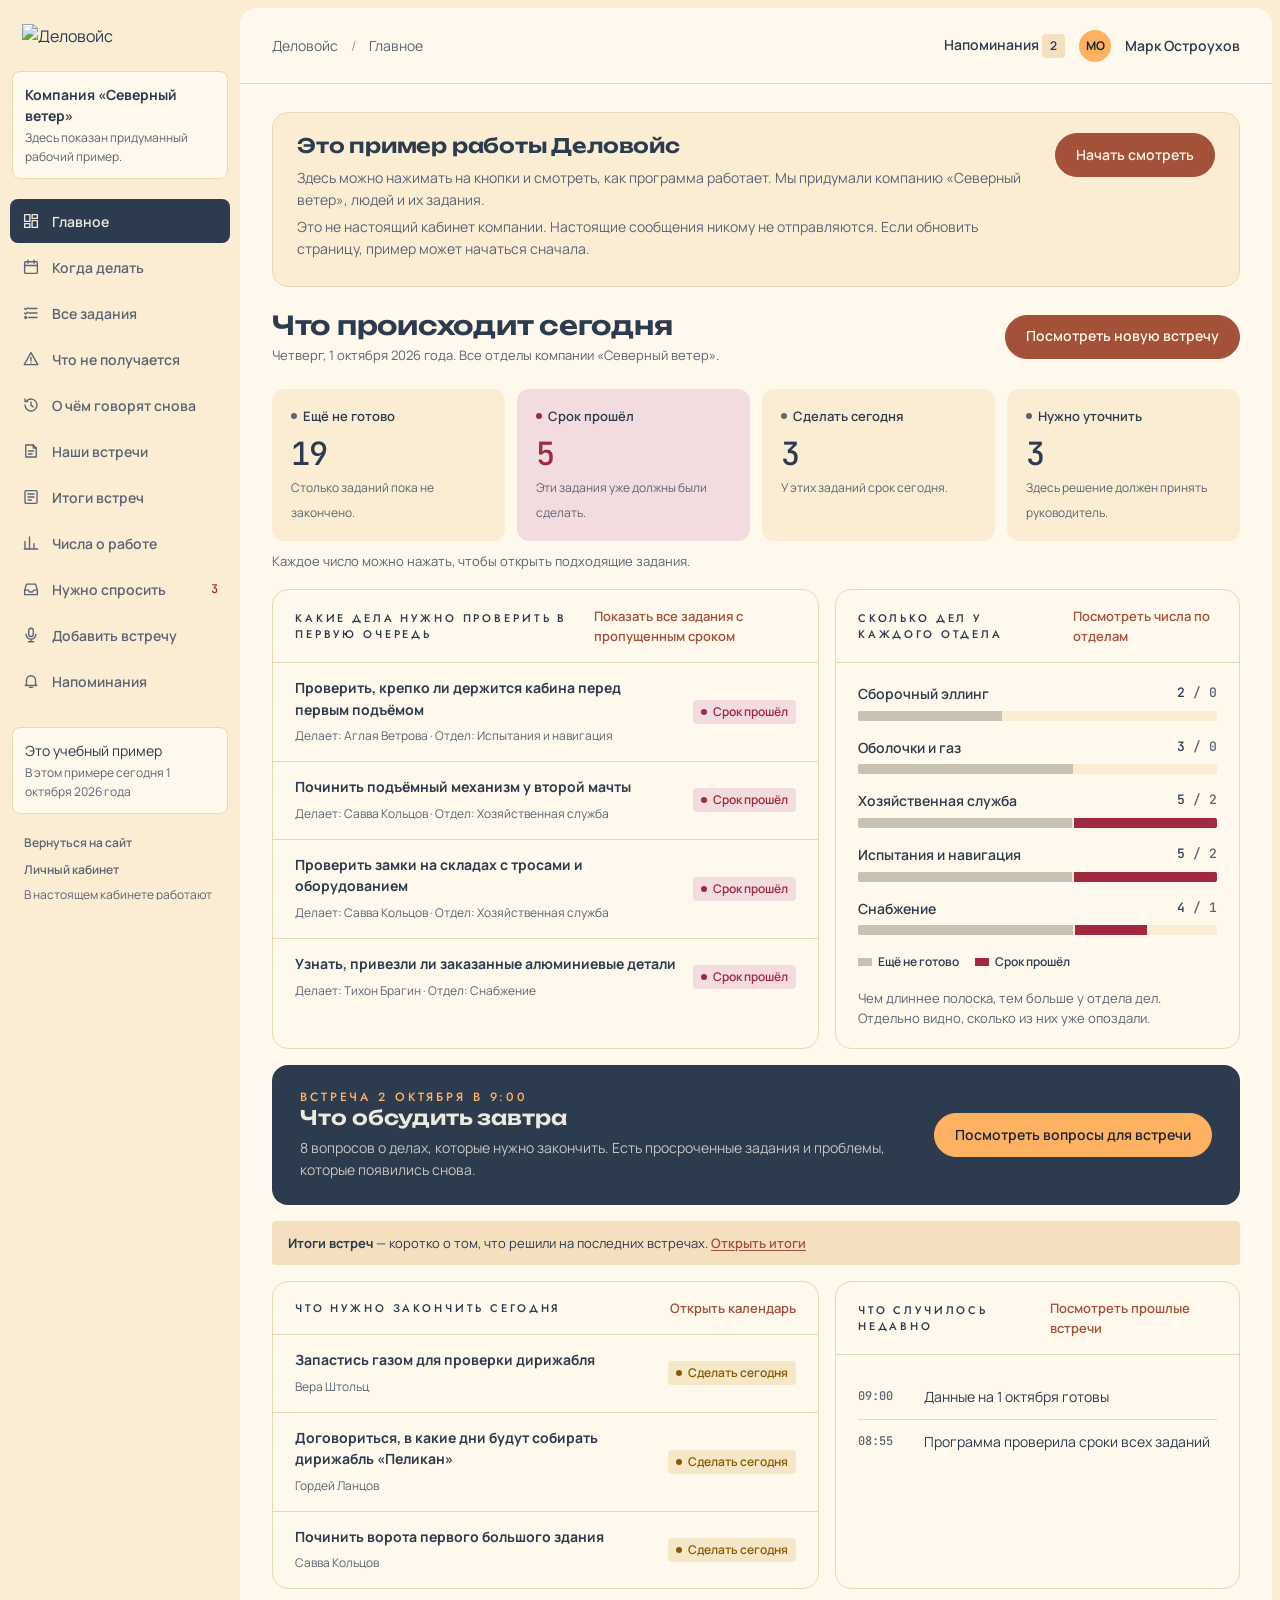
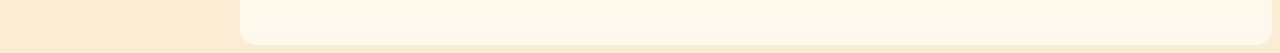
==== demo.html @ ae745b0e "Яндекс Метрика 113913973 на всех страницах сайта; цели cabinet_click (с местом кнопки) и demo_click " ====
<!doctype html>
<html lang="ru">
<head>
<meta charset="utf-8">
<meta name="viewport" content="width=device-width,initial-scale=1">
<title>Демо кабинета · Деловойс</title>
<meta name="description" content="Интерактивное демо кабинета Деловойс на вымышленной верфи «Северный ветер»: реестр поручений, цитаты с таймкодами, очередь проверки, повестка.">
<meta name="robots" content="noindex">
<meta property="og:type" content="website">
<meta property="og:locale" content="ru_RU">
<meta property="og:site_name" content="Деловойс">
<meta property="og:title" content="Пример кабинета Деловойс">
<meta property="og:description" content="Как выглядит кабинет: список дел со встреч, сроки, фразы из записи и итоги встреч. Компания в примере придумана.">
<meta property="og:url" content="https://delovoice.ru/demo.html">
<meta property="og:image" content="https://delovoice.ru/assets/share-1200x630.jpg">
<meta property="og:image:secure_url" content="https://delovoice.ru/assets/share-1200x630.jpg">
<meta property="og:image:type" content="image/jpeg">
<meta property="og:image:width" content="1200">
<meta property="og:image:height" content="630">
<meta property="og:image:alt" content="Поля с микрофонами вместо цветов и человек на тропинке между ними">
<meta property="og:image" content="https://delovoice.ru/assets/share-square-800.jpg">
<meta property="og:image:width" content="800">
<meta property="og:image:height" content="800">
<meta property="vk:image" content="https://delovoice.ru/assets/share-vk-1074x480.jpg">
<meta name="twitter:card" content="summary_large_image">
<meta name="twitter:title" content="Пример кабинета Деловойс">
<meta name="twitter:description" content="Как выглядит кабинет: список дел со встреч, сроки, фразы из записи и итоги встреч. Компания в примере придумана.">
<meta name="twitter:image" content="https://delovoice.ru/assets/share-1200x600.jpg">
<meta name="twitter:image:alt" content="Поля с микрофонами вместо цветов и человек на тропинке между ними">
<link rel="image_src" href="https://delovoice.ru/assets/share-1200x630.jpg">
<meta name="theme-color" content="#2c3b4d">
<link rel="icon" href="favicon.svg" type="image/svg+xml">
<link rel="stylesheet" href="style.css">
<!-- Yandex.Metrika counter -->
<script type="text/javascript">
    (function(m,e,t,r,i,k,a){
        m[i]=m[i]||function(){(m[i].a=m[i].a||[]).push(arguments)};
        m[i].l=1*new Date();
        for (var j = 0; j < document.scripts.length; j++) {if (document.scripts[j].src === r) { return; }}
        k=e.createElement(t),a=e.getElementsByTagName(t)[0],k.async=1,k.src=r,a.parentNode.insertBefore(k,a)
    })(window, document,'script','https://mc.yandex.ru/metrika/tag.js?id=113913973', 'ym');

    ym(113913973, 'init', {ssr:true, webvisor:true, clickmap:true, ecommerce:"dataLayer", referrer: document.referrer, url: location.href, accurateTrackBounce:true, trackLinks:true});
</script>
<!-- /Yandex.Metrika counter -->
<script>
/* Цели Метрики: переход в личный кабинет и в демо — с местом кнопки на странице (data-place или раздел) */
document.addEventListener('click', function(e){
  var a = e.target.closest && e.target.closest('a[href]');
  if(!a || typeof ym !== 'function') return;
  var s = a.closest('header,footer,section,article');
  var place = a.getAttribute('data-place') || (s && (s.id || (s.className || '').split(' ')[0])) || 'page';
  if(a.hostname === 'app.delovoice.ru') ym(113913973, 'reachGoal', 'cabinet_click', {place: place, page: location.pathname});
  else if(/demo\.html$/.test(a.pathname)) ym(113913973, 'reachGoal', 'demo_click', {place: place});
}, true);
</script>
</head>
<body>
<noscript><div><img src="https://mc.yandex.ru/watch/113913973" style="position:absolute; left:-9999px;" alt="" /></div></noscript>
<div id="app"><noscript><p style="padding:24px">Для демо нужен JavaScript. <a href="/">Вернуться на сайт</a></p></noscript></div>
<div id="toast" role="status" aria-live="polite"></div>
<dialog id="detail"><div id="detailbody"></div></dialog>
<script src="app.js"></script>
</body>
</html>
---- style.css ----
@import url('https://fonts.googleapis.com/css2?family=Unbounded:wght@600;700&family=Manrope:wght@400;500;600;700&family=Jost:wght@500&family=JetBrains+Mono:wght@400;500&display=swap');
/* Деловойс — дизайн-система: палитра Palladian / Oatmeal / Blue Fantastic / Abyssal / Burning Flame / Truffle */
:root{
--surface:#fbedd4;--surface-raised:#fff8ec;--surface-sunken:#f4e0bf;--line:#ecd7b4;--line-strong:#b89d78;--panel:#f7e3c2;
--ink:#2c3b4d;--ink-muted:#5b6472;--ink-inverse:#eee9df;
--action:#a35139;--action-hover:#8e4430;--on-action:#fff6e8;
--accent:#ffb162;--on-accent:#1b2632;--accent-soft:#f8dcbc;
--success:#2f6b57;--success-soft:#dce9e2;--warning:#8a5a00;--warning-soft:#f6e7c8;--danger:#a1283f;--danger-soft:#f3dcdf;--info:#2e5e8c;--info-soft:#dce5ef;
--oatmeal:#c9c1b1;--abyssal:#1b2632;--truffle:#a35139;--focus:#2c3b4d;
--f-display:"Unbounded","Arial Black",sans-serif;--f-sans:"Manrope",system-ui,sans-serif;--f-label:"Jost","Futura","Century Gothic",sans-serif;--f-mono:"JetBrains Mono",ui-monospace,monospace;
--shadow:0 1px 2px rgba(27,38,50,.08),0 4px 16px rgba(27,38,50,.06)}
*{box-sizing:border-box}html{scroll-behavior:smooth}
body{margin:0;font:16px/1.55 var(--f-sans);color:var(--ink);background:var(--surface);-webkit-font-smoothing:antialiased}
button,input,select{font:inherit}a{color:inherit;text-decoration:none}button,a,input,select{touch-action:manipulation}button{cursor:pointer}button:disabled{cursor:not-allowed;opacity:.45}
:focus-visible{outline:2px solid var(--focus);outline-offset:2px}
.num,.mono{font-family:var(--f-mono);font-variant-numeric:tabular-nums}

/* кнопки */
button,.btn{display:inline-flex;justify-content:center;align-items:center;gap:8px;min-height:44px;border:1px solid var(--line-strong);border-radius:8px;background:transparent;padding:0 20px;color:var(--ink);font:600 14px/1.2 var(--f-sans);white-space:nowrap;transition:background-color .15s,border-color .15s}
button:hover,.btn:hover{background:var(--surface-sunken)}
.primary{background:var(--action);color:var(--on-action);border-color:var(--action)}.primary:hover{background:var(--action-hover);border-color:var(--action-hover)}
.accent-btn{background:var(--accent);border-color:var(--accent);color:var(--on-accent)}.accent-btn:hover{background:#ffc587;border-color:#ffc587}

/* логотип */
.brand{display:inline-flex;align-items:center}.brand img{display:block;height:auto}
.brand-lg img{width:190px}.brand-md img{width:190px}

/* типографика */
.eyebrow{font:500 12px/16px var(--f-label);letter-spacing:.24em;text-transform:uppercase;color:var(--ink-muted)}
h1,h2,h3,p{margin-top:0}
h1{font:700 clamp(30px,4.2vw,56px)/1.1 var(--f-display);letter-spacing:-.02em}
h2{font:600 clamp(24px,2.6vw,36px)/1.2 var(--f-display);letter-spacing:-.01em}
h3{font:700 18px/1.4 var(--f-sans)}
.muted{color:var(--ink-muted)}.small{font-size:13px}

/* бейджи статусов */
.chip{display:inline-flex;align-items:center;gap:6px;height:24px;font:600 12px/16px var(--f-sans);padding:0 8px;border-radius:4px;white-space:nowrap;background:var(--surface-sunken);color:var(--ink)}
.chip::before{content:"";width:6px;height:6px;border-radius:999px;background:currentColor;flex:none}
.chip.plain::before{display:none}
.red{color:var(--danger);background:var(--danger-soft)}.amber{color:var(--warning);background:var(--warning-soft)}.good{color:var(--success);background:var(--success-soft)}

/* ===== сайт ===== */
.wrap{max-width:1260px;margin:0 auto;padding-left:32px;padding-right:32px}
.site-nav{max-width:1260px;margin:0 auto;height:84px;padding:0 32px;display:flex;align-items:center;justify-content:space-between;gap:24px}
.site-nav nav{display:flex;align-items:center;gap:24px;font-size:14px;font-weight:600}
.site-nav .brand img{width:285px}
.site-footer .brand img{width:160px}
.nav-link:hover{color:var(--action)}
.lead{font-size:18px;color:var(--ink-muted);max-width:540px}
.aside{font-size:15px;color:var(--ink-muted);max-width:640px;margin:28px 0 0}
.note{font-size:13px;color:var(--ink-muted);margin:16px 0 0}



.block{padding-top:96px}
.block h2{margin:0 0 16px}
.steps-row{list-style:none;margin:32px 0 0;padding:0;display:grid;grid-template-columns:repeat(3,1fr);gap:24px}
.steps-row li{border-top:2px solid var(--ink);padding-top:16px;font:700 18px/1.4 var(--f-sans);color:var(--ink);text-wrap:pretty}
.steps-row b{display:block;font:700 18px/1.3 var(--f-sans);color:var(--ink);margin-bottom:6px}

.product{display:grid;grid-template-columns:1fr 1fr;gap:64px;align-items:center}
.product-phone{display:block}.product-phone img{display:block;width:100%;max-width:420px;height:auto;margin:0 auto;-webkit-mask-image:linear-gradient(to right,transparent 0,#000 9%,#000 91%,transparent 100%),linear-gradient(to bottom,transparent 0,#000 2.5%,#000 96%,transparent 100%);mask-image:linear-gradient(to right,transparent 0,#000 9%,#000 91%,transparent 100%),linear-gradient(to bottom,transparent 0,#000 2.5%,#000 96%,transparent 100%)}
.product>*{min-width:0}
.points{margin:28px 0 32px;display:grid;gap:18px}
.points dt{font-weight:700}
.points dd{margin:2px 0 0;font-size:15px;color:var(--ink-muted)}
.task-card{margin:0;background:var(--surface-raised);border:1px solid var(--line);border-radius:16px;padding:24px;box-shadow:var(--shadow)}
.task-card figcaption{font-size:12px;color:var(--ink-muted)}
.task-card h3{margin:0}
.task-head{display:flex;justify-content:space-between;align-items:flex-start;gap:12px;margin:6px 0 18px}
.task-head .chip{margin-top:2px}
.obj-label{font:500 11px/1 var(--f-label);letter-spacing:.2em;text-transform:uppercase;margin-right:6px}
.task-steps{list-style:none;margin:0 0 22px;padding:0;display:grid;gap:6px;font-size:14px}
.task-steps li{position:relative;padding-left:26px}
.task-steps li::before{content:"";position:absolute;left:0;top:3px;width:14px;height:14px;border:1.5px solid var(--line-strong);border-radius:3px}
.task-steps li.done{color:var(--ink-muted)}
.task-steps li.done::before{background:var(--success);border-color:var(--success)}
.task-steps li.done::after{content:"";position:absolute;left:5px;top:5px;width:4px;height:8px;border:solid var(--surface-raised);border-width:0 2px 2px 0;transform:rotate(45deg)}
.task-meta{display:grid;grid-template-columns:repeat(3,1fr);gap:10px;margin-bottom:24px;font-size:14px;font-weight:600}
.task-meta>div{background:var(--surface);border-radius:8px;padding:10px 12px;min-width:0}
.task-meta small{display:block;font-weight:400;font-size:12px;color:var(--ink-muted);margin-bottom:4px}
.task-history{list-style:none;margin:0 0 0 4px;padding:0 0 0 20px;border-left:2px solid var(--line)}
.task-history li{position:relative;margin-bottom:20px}.task-history li:last-child{margin-bottom:0}
.task-history li::before{content:"";position:absolute;left:-26px;top:5px;width:10px;height:10px;background:var(--ink)}
.task-history li:last-child::before{background:var(--accent)}
.task-history>li>span{display:block;font-size:12px}
.task-history q{display:block;background:var(--accent-soft);border-radius:4px;padding:12px 14px;margin:8px 0 6px;font-size:15px;quotes:"«" "»"}
.task-history small{font-size:12px;color:var(--ink-muted)}

.prices{display:grid;grid-template-columns:repeat(3,1fr);gap:16px;margin-top:28px}
.price{border:0;border-radius:18px;padding:28px;background:#e2d8c6;display:flex;flex-direction:column}
.price:nth-child(2){background:var(--accent-soft)}
.price:nth-child(3){background:var(--abyssal);color:var(--ink-inverse)}.price:nth-child(3) span{color:#c3c9d1}.price:nth-child(3) span b{color:var(--ink-inverse)}
.price .btn{margin-top:24px;min-height:52px;font-size:15px;width:100%}
.price h3{font-size:16px;margin:0 0 12px}
.price strong{display:block;font:500 30px/1.2 var(--f-mono);letter-spacing:-.02em;margin-bottom:4px}
.price span{font-size:14px;color:var(--ink-muted);flex:1}

.cta{margin:96px 0;background:var(--ink);color:var(--ink-inverse);border-radius:16px;padding:32px;display:flex;justify-content:space-between;align-items:center;gap:24px}
.cta h2{font-size:clamp(22px,2.2vw,28px);margin:0 0 6px}
.cta p{margin:0;opacity:.8;font-size:15px}

.site-footer{border-top:1px solid var(--line)}
.footer-inner{display:flex;justify-content:space-between;align-items:center;gap:24px;padding-top:28px;padding-bottom:32px;font-size:13px;color:var(--ink-muted)}
.footer-inner p{margin:0;text-align:right}
.footer-inner p a{text-decoration:underline;text-underline-offset:2px}.footer-inner p a:hover{color:var(--action)}


.lead p{margin:0 0 10px}.lead p:last-child{margin-bottom:0}
ul.dash{list-style:none;margin:0 0 10px;padding:0}ul.dash li{padding-left:18px;position:relative}ul.dash li::before{content:"—";position:absolute;left:0;color:var(--action)}
.soon{display:inline-block;font:600 11px/1 var(--f-sans);color:var(--action);border:1px solid var(--action);border-radius:999px;padding:3px 8px;margin-left:6px;vertical-align:2px;white-space:nowrap}
.text-link{color:var(--action);font-weight:600;text-decoration:underline;text-underline-offset:2px}
.task-history-title{font-weight:700;font-size:14px;margin:0 0 12px}
.task-history .when{display:block;font-size:13px;font-weight:600}.task-history .when .num{font-weight:500;color:var(--action)}
.task-history small b{color:var(--ink)}
.task-cap{font-size:12px;color:var(--ink-muted);margin:16px 0 0}
.price span b{color:var(--ink)}
@media(max-width:900px){
.site-nav .nav-link{display:none}
.product{grid-template-columns:1fr;gap:40px}
.steps-row{grid-template-columns:1fr;row-gap:24px}
}
@media(max-width:640px){
.wrap{padding-left:20px;padding-right:20px}
.site-nav{height:68px;padding:0 20px}
.site-nav .brand img{width:210px}
.lead{font-size:16px}
.block{padding-top:64px}
.steps-row{grid-template-columns:1fr;gap:20px}
.task-card{padding:18px}
.product-phone img{max-width:300px}
.task-meta{gap:6px;font-size:13px}.task-meta>div{padding:8px 10px}
.prices{grid-template-columns:1fr;gap:10px}.price{padding:22px 20px}.price strong{font-size:26px}.price .btn{margin-top:18px}
.cta{flex-direction:column;align-items:stretch;margin:64px 0;padding:24px}
.footer-inner{flex-direction:column;align-items:flex-start}
.footer-inner p{text-align:left}
}

/* ===== демо-кабинет ===== */
.cards{display:grid;grid-template-columns:repeat(3,1fr);gap:16px}
.feature{background:var(--surface-raised);border:1px solid var(--line);border-radius:16px;padding:28px}
.feature p{margin-bottom:0;color:var(--ink-muted);font-size:15px}
input,select{min-height:44px;border:1px solid var(--line-strong);border-radius:4px;padding:0 12px;background:var(--surface-raised);color:var(--ink);min-width:0;font-size:14px}
input[type=file]{min-height:0;padding:8px;border-style:dashed}
input{width:100%}
/* кабинет: каркас по шаблону экранов */
.shell{display:grid;grid-template-columns:240px 1fr;min-height:100vh;background:var(--surface)}
.sidebar{background:var(--surface);color:var(--ink);position:fixed;left:0;top:0;bottom:0;width:240px;display:flex;flex-direction:column;padding:24px 10px 16px;overflow:auto}
.sidebar-top{display:flex;align-items:center;justify-content:space-between;gap:8px;margin:0 12px 22px}.menu-close{min-height:40px;padding:0 12px;font-size:22px;border-color:transparent}
.org{padding:12px;border:1px solid var(--line);border-radius:8px;font-size:14px;margin:0 2px 20px;background:var(--surface-raised)}
.org b{font-weight:700}.org small{display:block;color:var(--ink-muted);margin-top:2px;font-size:12px}
.sidebar nav{display:flex;flex-direction:column;gap:2px}
.sidebar nav a{white-space:nowrap;display:flex;align-items:center;gap:12px;font-size:14px;font-weight:600;min-height:44px;padding:0 12px;border-radius:8px;color:var(--ink-muted)}
.sidebar nav a:hover{background:var(--surface-sunken);color:var(--ink)}
.sidebar nav a.active{background:var(--ink);color:var(--ink-inverse)}
.sidebar nav a em{margin-left:auto;font:500 12px/16px var(--f-mono);font-style:normal;color:var(--danger)}
.sidebar nav a.active em{color:var(--accent)}
.nav-icon{width:18px;height:18px;flex:none;display:grid;place-items:center}.nav-icon svg{width:18px;height:18px}
.sidebar-bottom{margin-top:auto;padding-top:24px;font-size:12px}
.sidebar-bottom a{display:block;margin:8px 14px;color:var(--ink-muted);font-weight:600}
.sidebar-bottom a:hover{color:var(--action)}
.main-shell{grid-column:2;min-width:0;background:var(--surface-raised);border-radius:16px;margin:8px 8px 8px 0}
.topbar{border-bottom:1px solid var(--line);height:76px;padding:0 32px;display:flex;align-items:center;justify-content:space-between;gap:20px}
.topbar .muted{font-size:14px}
.topbar-right{display:flex;align-items:center;gap:14px;font-size:14px;font-weight:600}
.topbar-right a:hover{color:var(--action)}
.avatar{background:var(--accent);color:var(--on-accent);width:32px;height:32px;border-radius:999px;display:grid;place-items:center;font:700 12px/1 var(--f-sans)}
.workspace{padding:28px 32px 40px;max-width:1600px;margin:auto}
.page-title{display:flex;justify-content:space-between;align-items:center;gap:22px;margin-bottom:24px}
.page-title h1{font:600 26px/32px var(--f-display);letter-spacing:-.01em;margin:0 0 4px}
.page-title p{font-size:13px;color:var(--ink-muted);margin:0}

/* плитки показателей */
.metrics{display:grid;grid-template-columns:repeat(4,1fr);gap:12px;margin-bottom:20px}
.metric{padding:16px 18px;background:var(--surface);border:1px solid transparent;border-radius:12px;display:block;text-align:left;font-weight:400;transition:border-color .15s}
.metric:hover{border-color:var(--line-strong)}
.metric span{font-size:13px;font-weight:600;display:flex;align-items:center;gap:6px}
.metric span::before{content:"";width:6px;height:6px;border-radius:999px;background:var(--ink-muted)}
.metric strong{display:block;font:500 32px/36px var(--f-mono);letter-spacing:-.02em;margin:10px 0 2px}
.metric small{font-size:12px;color:var(--ink-muted)}
.metric.alert{background:var(--danger-soft)}.metric.alert strong{color:var(--danger)}.metric.alert span::before{background:var(--danger)}
.metric.warn span::before{background:var(--warning)}.metric.warn strong{color:var(--warning)}
.metric.hot{background:var(--accent)}.metric.hot span::before{background:var(--on-accent)}.metric.hot small{color:var(--on-accent);opacity:.8}

/* панели */
.grid2{display:grid;grid-template-columns:1.35fr 1fr;gap:16px;margin-bottom:16px}
.panel{border:1px solid var(--line);background:var(--surface-raised);border-radius:16px;overflow:hidden}
.panel-head{padding:16px 22px;border-bottom:1px solid var(--line);display:flex;justify-content:space-between;align-items:center;gap:12px}
.panel-head h3{margin:0;font:500 11px/16px var(--f-label);letter-spacing:.26em;text-transform:uppercase}
.panel-body{padding:20px 22px}
.panel-head a{font-size:13px;color:var(--action);font-weight:600}.panel-head a:hover{text-decoration:underline}
.attention{padding:14px 22px;border-bottom:1px solid var(--line);display:flex;justify-content:space-between;gap:16px;align-items:center;cursor:pointer}
.attention:last-child{border:0}.attention:hover{background:var(--surface)}
.attention b{font-size:14px;display:block;margin-bottom:2px}.attention small{color:var(--ink-muted);font-size:12px}
.banner{position:relative;overflow:hidden;background:var(--ink);color:var(--ink-inverse);border-radius:16px;padding:24px 28px;margin-bottom:16px;display:flex;justify-content:space-between;gap:24px;align-items:center}
.banner h3{margin:0 0 6px;font:600 20px/1.3 var(--f-display)}
.banner p{font-size:14px;opacity:.8;margin:0}
.banner .eyebrow{color:var(--accent)}
.toolbar{display:flex;gap:10px;flex-wrap:wrap;margin-bottom:18px}.toolbar input{flex:1;min-width:170px}

/* таблицы */
.table-wrap{overflow:auto}
table{width:100%;border-collapse:collapse;text-align:left;font-size:14px}
th{background:var(--surface);color:var(--ink-muted);font:500 10px/14px var(--f-label);letter-spacing:.24em;text-transform:uppercase;white-space:nowrap;padding:12px 20px;border-bottom:1px solid var(--line-strong)}
td{padding:14px 20px;border-bottom:1px solid var(--line);vertical-align:middle}
tr:last-child td{border-bottom:0}
tbody tr.clickable{cursor:pointer}tbody tr.clickable:hover{background:var(--surface)}
td b{font-size:14px}td small{display:block;font-size:12px;color:var(--ink-muted);margin-top:3px}
td .num{font-size:13px;white-space:nowrap}
.cell-title{min-width:240px;max-width:420px}

/* полосы нагрузки */
.bars{display:flex;flex-direction:column;gap:16px}
.bar-row{font-size:14px}.bar-row a:hover .bar-label span:first-child{color:var(--action)}
.bar-label{display:flex;justify-content:space-between;margin-bottom:6px;gap:15px;font-weight:600}
.bar-label .num{font-weight:500;font-size:13px}
.bar-track{background:var(--surface);border-radius:2px;height:10px;display:flex;gap:2px;overflow:hidden}
.bar-fill{background:var(--oatmeal);height:100%}.bar-over{background:var(--danger);height:100%}
.legend{font-size:12px;font-weight:600;color:var(--ink);margin-top:18px;display:flex;gap:16px}
.legend i{display:inline-block;width:14px;height:8px;background:var(--oatmeal);margin-right:6px}.legend .over{background:var(--danger)}
.empty{text-align:center;padding:55px 20px;color:var(--ink-muted)}

/* календарь */
.calendar-grid{display:grid;grid-template-columns:repeat(7,1fr);gap:1px;background:var(--line);border:1px solid var(--line);border-radius:8px;overflow:hidden}
.day{min-height:118px;background:var(--surface-raised);padding:10px;min-width:0}
.day.today{background:var(--accent-soft)}
.day-number{font:500 13px/1 var(--f-mono);margin-bottom:9px}
.day.today .day-number::after{content:"сегодня в этом примере";font:600 11px/1 var(--f-sans);margin-left:8px;color:var(--action)}
.day-head{padding:10px;background:var(--surface);text-align:center;font:500 10px/14px var(--f-label);letter-spacing:.24em;text-transform:uppercase;color:var(--ink-muted)}
.cal-task{display:block;width:100%;min-height:0;text-align:left;font:600 12px/1.3 var(--f-sans);padding:5px 7px;margin-bottom:4px;border:0;background:var(--surface-sunken);color:var(--ink);border-radius:4px;overflow:hidden;text-overflow:ellipsis;white-space:nowrap}
.cal-task:hover{background:var(--oatmeal)}

/* планёрки, проверка, цитаты */
.meet-card{display:flex;justify-content:space-between;gap:24px;padding:20px 22px;border-bottom:1px solid var(--line);align-items:center}
.meet-card h3{margin:0 0 4px;font-size:16px}.meet-card p{margin:0;font-size:13px;color:var(--ink-muted)}
.meet-card .eyebrow{font-family:var(--f-mono);letter-spacing:0;text-transform:none;font-size:12px}
.review-card{padding:22px;border-bottom:1px solid var(--line)}.review-card:last-child{border:0}
.review-card h3{margin-bottom:12px}
.quote{background:var(--accent-soft);border-radius:4px;padding:12px 16px;font-size:15px;margin:12px 0;color:var(--ink)}
.quote small{display:block;font:500 12px/16px var(--f-mono);color:var(--ink);opacity:.75;margin-top:8px}
.actions{display:flex;gap:10px;flex-wrap:wrap;margin-top:18px}

/* загрузка: шаги процесса с фирменными иконками */
.steps{display:grid;grid-template-columns:repeat(5,1fr);gap:8px;margin:24px 0}
.step{border-top:3px solid var(--line);padding:14px 4px 4px;font-size:14px;font-weight:700;color:var(--ink-muted);display:flex;flex-direction:column;gap:8px}
.step-icon{display:block;width:28px;height:28px;opacity:.4}
.step b{display:block;font:500 12px/16px var(--f-mono);color:inherit}
.step.done{border-top-color:var(--ink);color:var(--ink)}.step.done .step-icon{opacity:1}
.step.running{border-top-color:var(--accent);color:var(--ink)}.step.running .step-icon{opacity:1}.step.running b{color:var(--action)}
progress{-webkit-appearance:none;appearance:none;width:100%;height:10px;border:0;border-radius:2px;background:var(--surface-sunken);overflow:hidden}progress::-webkit-progress-bar{background:var(--surface-sunken)}progress::-webkit-progress-value{background:var(--ink)}progress::-moz-progress-bar{background:var(--ink)}
.upload-box{border:1px dashed var(--line-strong);background:var(--surface);padding:28px;text-align:center;border-radius:8px}
.upload-icon{display:block;width:40px;height:40px;margin:0 auto 10px;color:var(--ink)}
.upload-box p{font-size:14px;color:var(--ink-muted)}
.logline{padding:11px 0;border-bottom:1px solid var(--line);font-size:14px;display:flex;gap:18px}
.logline:last-child{border-bottom:0}
.logline time{font:500 12px/20px var(--f-mono);color:var(--ink-muted);min-width:48px}
.notification{padding:22px;border-bottom:1px solid var(--line)}.notification:last-child{border-bottom:0}
.notification h3{font-size:16px;margin-bottom:6px}.notification p{font-size:14px;color:var(--ink-muted);margin-bottom:12px}

/* график поступления */
.report-grid{display:grid;grid-template-columns:repeat(8,1fr);height:200px;align-items:end;gap:12px;padding-top:20px;border-bottom:1px solid var(--line-strong)}
.chart-col{text-align:center;font-size:11px;color:var(--ink-muted);display:flex;flex-direction:column;justify-content:flex-end;height:100%}
.chart-col div{background:var(--accent);border-radius:3px 3px 0 0;width:100%;max-width:28px;margin:6px auto 8px}
.chart-col strong{font:500 12px/1 var(--f-mono);color:var(--ink)}
.chart-col:hover div{background:var(--truffle)}

/* модальные окна, уведомления */
dialog{border:1px solid var(--line);border-radius:16px;width:min(800px,calc(100% - 32px));max-height:88vh;padding:0;box-shadow:var(--shadow);color:var(--ink);background:var(--surface-raised)}
dialog::backdrop{background:rgba(27,38,50,.55);backdrop-filter:blur(2px)}
.modal-head{display:flex;justify-content:space-between;align-items:start;gap:20px;padding:24px 28px;border-bottom:1px solid var(--line)}
.modal-head h2{font:600 20px/1.3 var(--f-display);margin:6px 0 0}
.modal-head .eyebrow{font-family:var(--f-mono);letter-spacing:0;text-transform:none;font-size:12px}
.modal-body{padding:24px 28px}
.modal-head button{min-height:40px;padding:0 14px;font-size:22px;border-color:transparent}
.detail-meta{display:grid;grid-template-columns:repeat(3,1fr);gap:16px;margin-bottom:26px;font-size:14px;font-weight:600}
.detail-meta>div{background:var(--surface);border-radius:8px;padding:10px 12px}
.detail-meta small{display:block;color:var(--ink-muted);margin-bottom:4px;font-weight:400;font-size:12px}
.timeline{border-left:2px solid var(--line);padding-left:22px;margin-left:4px}
.timeline article{position:relative;margin-bottom:26px}
.timeline article::before{content:"";position:absolute;left:-28px;top:4px;width:10px;height:10px;background:var(--ink)}
.timeline article:last-child::before{background:var(--accent)}
.timeline .eyebrow{font-family:var(--f-mono);letter-spacing:0;text-transform:none;color:var(--ink-muted)}
.timeline h3{font-size:16px;margin-bottom:6px}.timeline p{font-size:14px;color:var(--ink-muted)}
#toast{position:fixed;bottom:24px;right:24px;max-width:440px;padding:14px 20px;background:var(--ink);color:var(--ink-inverse);border-radius:8px;box-shadow:var(--shadow);z-index:10;opacity:0;pointer-events:none;transition:opacity .15s;font-size:14px}
#toast.show{opacity:1}
.menu-toggle,.menu-close,.scrim{display:none}
.transcript-row{padding:14px 0;border-bottom:1px solid var(--line);display:grid;grid-template-columns:80px 1fr;gap:12px;font-size:14px}
.transcript-row:last-child{border-bottom:0}
.transcript-row time{font:500 12px/21px var(--f-mono);color:var(--action)}
.transcript-row b{display:block;margin-bottom:2px}
.cost-note{font-size:13px;color:var(--ink-muted);margin-top:22px}
.inline-note{padding:12px 16px;border-radius:4px;background:var(--surface-sunken);font-size:13px;margin-top:20px}
.date-controls{display:flex;gap:10px;align-items:center}.date-controls button{min-width:44px;padding:0}

/* демо: тексты и пояснения */
.intro{display:flex;justify-content:space-between;align-items:flex-start;gap:20px;background:var(--surface);border:1px solid var(--line);border-radius:16px;padding:20px 24px;margin-bottom:22px}
.intro h2{font:600 20px/1.3 var(--f-display);margin:0 0 8px}.intro p{font-size:14px;color:var(--ink-muted);margin:0 0 6px;max-width:760px}
.side-note{font-size:12px;color:var(--ink-muted);margin:6px 14px 0;line-height:1.4}
.crumbs{display:flex;gap:15px;align-items:center}.crumbs .sep{margin:0 10px;color:var(--line-strong)}
.metric-hint{margin:-10px 0 18px}.bars-note{margin:16px 0 0}
.sum-teaser{margin:0 0 16px}.sum-teaser a,.inline-note a{color:var(--action);font-weight:600;text-decoration:underline;text-underline-offset:2px}
.cards>*{min-width:0}.feature h3{margin:14px 0 8px}.card-note{margin-top:14px!important}.feature button{margin-top:18px;white-space:normal;text-align:center;line-height:1.25;padding-top:8px;padding-bottom:8px}
.count-line{font-size:14px;margin:-8px 0 16px}
.field{display:block;width:100%;max-width:320px;margin:6px 0 4px}
.detail-meta .hint{display:block;font-size:12px;font-weight:400;color:var(--ink-muted);margin-top:4px}
.file-btn{position:relative;overflow:hidden;margin-top:6px}.file-btn input{position:absolute;inset:0;opacity:0;cursor:pointer;min-height:0;padding:0;border:0}
.step small{display:block;font-weight:400;font-size:12px;color:var(--ink-muted)}
.progress-note{margin-top:12px}.result-list{margin:8px 0 0;padding-left:18px}.result-list li{margin:4px 0}
.panel-gap{margin-top:22px}.note-top{margin:0 0 22px}
.transcript-row small.plain{display:block;font-size:12px;color:var(--ink-muted);margin-top:4px}
.modal-actions{margin:0 0 20px}
.notif-head{display:flex;justify-content:space-between;gap:16px;align-items:center}
.notification h3{margin-top:10px}
/* итоги встреч */
.sum-quick{display:flex;gap:8px;flex-wrap:wrap;margin:0 0 16px}
.sum-quick button{min-height:38px;padding:0 14px;border-radius:999px}
.sum-quick button.active{background:var(--ink);color:var(--ink-inverse);border-color:var(--ink)}
.sum-form h3{margin:0 0 4px}.sum-form .actions{margin-top:14px}
.date-pair{display:grid;grid-template-columns:1fr 1fr;gap:12px;margin:8px 0 6px}.date-pair .field{max-width:none}
.warn-line{font-size:14px;color:var(--danger);margin:8px 0 0}
.sum-wait h3{margin:0 0 6px}
.summary-actions{margin:6px 0 6px}.pdf-hint{margin:0 0 14px}
.summary-doc{background:#fff;border:1px solid var(--line);border-radius:16px;padding:32px 36px;max-width:900px}
.sum-top{display:flex;justify-content:space-between;align-items:center;gap:16px;padding-bottom:14px;border-bottom:1px solid var(--line);margin-bottom:22px;font-size:12px;color:var(--ink-muted)}
.summary-doc>h2{font:600 26px/1.25 var(--f-display);margin:0 0 6px}
.summary-doc>p{color:var(--ink-muted);margin:0 0 8px}
.sum-sec{padding:16px 0;border-top:1px solid var(--line)}.sum-sec:first-of-type{border-top:0}
.sum-sec h3{font:500 12px/16px var(--f-label);letter-spacing:.2em;text-transform:uppercase;color:var(--ink-muted);margin:0 0 10px}
.sum-sec p{margin:0}
.sum-list{list-style:none;margin:0;padding:0}.sum-list li{padding:8px 0;border-top:1px dashed var(--line);font-size:15px}.sum-list li:first-child{border-top:0;padding-top:0}
.sum-state{font-size:13px;color:var(--ink-muted)}
.sum-hist{display:block;font-size:12px;color:var(--ink-muted);margin-top:2px}
.proof{margin-top:4px;font-size:13px}.proof summary{cursor:pointer;color:var(--action);font-weight:600;width:max-content;max-width:100%}
.proof>div{margin-top:6px;color:var(--ink-muted)}.proof q{display:block;background:var(--accent-soft);color:var(--ink);border-radius:4px;padding:8px 12px;margin-top:6px;quotes:"«" "»"}
.mini{min-height:32px;padding:0 10px;font-size:13px;margin-left:8px}
.meet-list li{display:flex;align-items:center;justify-content:space-between;gap:10px;flex-wrap:wrap}
.sum-note{margin-top:12px}
.sum-kpis{display:grid;grid-template-columns:repeat(6,1fr);gap:8px;margin:18px 0 6px}
.kpi{background:var(--surface);border-radius:10px;padding:10px 12px}.kpi strong{display:block;font-size:24px;line-height:30px}.kpi span{font-size:12px;color:var(--ink-muted)}.kpi.late strong{color:var(--danger)}
.chart{display:block;width:100%;height:auto;max-width:680px}
.ch-grid{stroke:var(--line);stroke-width:1}.ch-base{stroke:var(--line-strong);stroke-width:1}
.ch-ax{font:400 11px var(--f-sans);fill:var(--ink-muted)}.ch-val{font:500 11px var(--f-mono);fill:var(--ink)}
.ch-end{font:600 11px var(--f-sans);fill:var(--ink)}.ch-end.late{fill:var(--danger)}
.ch-legend,.st-legend{display:flex;flex-wrap:wrap;gap:6px 16px;font-size:12px;margin:8px 0}.ch-legend i,.st-legend i{display:inline-block;width:12px;height:8px;border-radius:2px;margin-right:6px}
.st-bar{display:flex;gap:2px;height:16px;border-radius:4px;overflow:hidden;background:var(--surface)}.st-bar span{display:block;height:100%}
.sum-table{font-size:13px}.sum-table th{padding:8px 12px}.sum-table td{padding:8px 12px}.late-n{color:var(--danger);font-weight:600}
.sum-rank{margin:0;padding-left:20px}.sum-rank li{padding:6px 0;border-top:1px dashed var(--line)}.sum-rank li:first-child{border-top:0}.sum-rank span{display:block;font-size:13px;color:var(--ink-muted)}.sum-rank em{color:var(--danger);font-style:normal;font-weight:600}
@media(max-width:760px){.sum-kpis{grid-template-columns:repeat(3,1fr)}}
.sum-foot{margin-top:18px;padding-top:12px;border-top:1px solid var(--line);font-size:12px;color:var(--ink-muted)}
@media(max-width:760px){button,.btn{white-space:normal;text-align:center;line-height:1.25;padding-top:8px;padding-bottom:8px}.intro{flex-direction:column;padding:16px}.date-pair{grid-template-columns:1fr}.summary-doc{padding:20px 18px}.sum-top{flex-direction:column;align-items:flex-start}.summary-doc>h2{font-size:21px}.field{max-width:none}}
@media print{
@page{size:A4;margin:14mm 14mm 16mm}
body.printing{background:#fff}
body.printing .sidebar,body.printing .topbar,body.printing .scrim,body.printing .intro,body.printing .page-title,body.printing .sum-quick,body.printing .sum-form,body.printing .summary-actions,body.printing .pdf-hint,body.printing #toast,body.printing dialog{display:none!important}
body.printing .shell{display:block}body.printing .main-shell{margin:0;border-radius:0;background:#fff}body.printing .workspace{padding:0;max-width:none}
body.printing .summary-doc{border:0;border-radius:0;padding:0;max-width:none}
body.printing .proof summary{display:none}body.printing .proof>div{margin-top:2px}
body.printing .sum-list li,body.printing .chart,body.printing .sum-kpis,body.printing .sum-table tr{break-inside:avoid}body.printing .table-wrap{overflow:visible}body.printing .sum-sec h3{break-after:avoid}body.printing .sum-list a,body.printing .sum-list .mini{display:none}
body.printing a{color:inherit;text-decoration:none}body.printing .mini{display:none}
}

@media(min-width:1600px){.workspace{padding:36px 48px}.topbar{padding:0 48px}}
@media(max-width:1100px){.shell{grid-template-columns:210px 1fr}.sidebar{width:210px}.brand-lg img{width:190px}.workspace{padding:24px}.topbar{padding:0 24px}.metrics{grid-template-columns:repeat(2,1fr)}.grid2{grid-template-columns:1fr}.day{padding:7px}.steps{grid-template-columns:repeat(3,1fr)}.cards{grid-template-columns:1fr 1fr}}
@media(max-width:760px){.cards{grid-template-columns:1fr}.shell{display:block}.sidebar{display:none;width:280px;max-width:86vw;z-index:5;background:var(--surface)}.shell.menu-open .sidebar{display:flex}.shell.menu-open .scrim{display:block;position:fixed;inset:0;z-index:4;background:rgba(27,38,50,.55)}.menu-close{display:inline-flex}.main-shell{width:auto;margin:0;border-radius:0}.topbar{height:64px;padding:0 16px}.topbar .muted,.topbar-right .username{display:none}.menu-toggle{display:inline-flex;padding:0 12px}.workspace{padding:20px 16px}.page-title{align-items:start;flex-wrap:wrap}.page-title h1{font-size:22px;line-height:28px}.metrics{gap:8px}.metric{padding:14px}.metric strong{font-size:26px;line-height:30px}.banner{padding:20px;align-items:start;flex-direction:column}.calendar-grid{grid-template-columns:repeat(7,minmax(92px,1fr));min-width:644px}.calendar-wrap{overflow:auto}.steps{grid-template-columns:1fr 1fr}.meet-card{flex-direction:column;align-items:start;gap:14px}.detail-meta{grid-template-columns:1fr 1fr}.modal-head,.modal-body{padding:20px}.date-controls{flex-wrap:wrap}.toolbar select{flex:1}.topbar-right{gap:10px}}
@media(prefers-reduced-motion:reduce){html{scroll-behavior:auto}*{transition:none!important}}

/* ===== титул: иллюстрация и текст =====
   Широкая картинка: свободное небо — левые ~42% ширины и верхние ~72% высоты.
   Текст укладывается в этот прямоугольник вёрсткой: ширина колонки считается от размера картинки,
   кегль — от ширины и высоты экрана, строки заголовка заданы. Подложек под текстом нет. */
:root{--sky:#fbedd4;--sky-tall:#f6e5c3;--edge:clamp(32px,calc((100vw - 1260px) / 2 + 32px),140px);
  --hero-h:clamp(720px,100vh,1040px);--art-w:max(100vw,calc(var(--hero-h) * 1.777))}
.site-nav{position:absolute;top:0;left:0;right:0;z-index:3;max-width:none;padding:0 var(--edge)}

.hero{position:relative;isolation:isolate;background:var(--sky);min-height:var(--hero-h);display:flex;align-items:flex-start;
  padding:calc(clamp(112px,15vh,168px) + 10px) var(--edge) clamp(230px,30vh,320px);overflow:hidden}
.hero-art{position:absolute;inset:0;z-index:-1}
.hero-art img{width:100%;height:100%;object-fit:cover;object-position:0 62%;display:block}
.hero-text{position:relative;width:min(560px,calc(var(--art-w) * .42 - var(--edge) - 28px))}
.hero h1{margin:0 0 clamp(20px,3vh,30px);font-size:min(3vw,5.2vh,48px);line-height:1.04;letter-spacing:-.025em}
.hero h1 span{display:block;white-space:nowrap}
.hero .lead{font-size:clamp(16px,2.1vh,19px);line-height:1.5;color:var(--ink-muted);max-width:30em;text-wrap:pretty}
.hero .lead p{margin-bottom:.45em}
.hero ul.dash{margin:0 0 .45em}
.hero-actions{display:flex;gap:12px;flex-wrap:wrap;margin-top:clamp(18px,2.8vh,28px)}
.hero .note{font-size:12.5px;line-height:1.45;margin-top:12px;max-width:44ch;text-wrap:pretty}

/* меню: на широком экране ссылки рядом с логотипом, на небе; справа только главная кнопка */
@media(min-width:901px){
.site-nav{justify-content:flex-start}
.site-nav nav{flex:1;margin-left:clamp(32px,4vw,64px);gap:28px}
.site-nav nav .btn:not(.primary){border:0;padding:0;min-height:0;background:none;font-size:14px}
.site-nav nav .btn:not(.primary):hover{background:none;color:var(--action)}
}

/* телефон и планшет: текст сверху на небе, рисунок под ним */
@media(max-width:900px){
.hero{flex-direction:column;align-items:stretch;min-height:0;padding:106px 0 0;background:var(--sky-tall)}
.hero-text{order:1;width:auto;max-width:680px;padding:0 var(--edge);z-index:1}
.hero-art{order:2;position:relative;inset:auto;z-index:0;margin-top:calc(-100vw * 1672 / 941 * .27);
  -webkit-mask-image:linear-gradient(180deg,transparent 0,#000 18%);mask-image:linear-gradient(180deg,transparent 0,#000 18%)}
.hero-art img{height:auto;object-fit:fill}
.hero h1{font-size:min(6.9vw,44px);line-height:1.08}
.hero .lead{font-size:16px}
}
@media(min-width:641px) and (max-width:900px){.hero-art{margin-top:calc(-100vw * 1672 / 941 * .32)}}
@media(max-width:640px){
.site-nav{padding:0 20px}
.hero{padding-top:94px}
.hero-text{padding:0 20px}
.hero-actions .btn{flex:1;padding:0 12px}
}

/* ===== единая тёплая схема сайта ===== */
.wrap{max-width:none;padding-left:var(--edge);padding-right:var(--edge)}
.site-footer .wrap{padding-left:var(--edge);padding-right:var(--edge)}

/* кнопки: мягкие, тёплые */
.btn,button{border-radius:999px}
.site .btn{min-height:48px;padding:0 26px;font-size:15px;background:var(--surface-raised);border:1px solid rgba(163,81,57,.28);color:var(--ink);box-shadow:0 1px 0 rgba(255,255,255,.6) inset}
.site .btn:hover{background:#fff;border-color:rgba(163,81,57,.5)}
.site .btn.primary{background:var(--action);border-color:var(--action);color:var(--on-action);box-shadow:0 6px 18px -8px rgba(163,81,57,.65)}
.site .btn.primary:hover{background:var(--action-hover);border-color:var(--action-hover)}
.site .btn.accent-btn{background:var(--accent);border-color:var(--accent);color:var(--on-accent);box-shadow:0 6px 18px -8px rgba(255,140,40,.7)}
.site .btn.accent-btn:hover{background:#ffc587;border-color:#ffc587}
.site-nav nav .btn:not(.primary){box-shadow:none}

/* «Записывай свои деловые встречи» — компактно, три тёплые плашки */
#how{padding-top:72px}
#how h2{margin-bottom:0}
.steps-row{margin-top:28px;gap:16px}
.steps-row li{border:0;border-radius:20px;background:var(--surface-raised);padding:24px 26px;font:600 17px/1.5 var(--f-sans)}

/* «Все рабочие дела» — отдельная панель со смартфоном */
#product{padding-top:72px}
.product{background:var(--panel);border-radius:32px;padding:56px clamp(28px,5vw,72px) 0;gap:clamp(32px,5vw,72px);align-items:end;overflow:hidden}
.product-text{padding-bottom:56px;align-self:center}
.product-text h2{margin-bottom:0}
.points{margin:24px 0 32px;gap:16px}
.product-phone img{max-width:400px;-webkit-mask-image:linear-gradient(to right,transparent 0,#000 9%,#000 91%,transparent 100%);mask-image:linear-gradient(to right,transparent 0,#000 9%,#000 91%,transparent 100%)}

/* цены */
#pricing{padding-top:88px}
.price{background:var(--surface-raised)}
.price:nth-child(2){background:#f8d3a6}

.cta{border-radius:28px;background:var(--abyssal)}
.site-footer{border-top-color:var(--line)}

@media(max-width:900px){
.product{padding:36px 28px 0}
.product-text{padding-bottom:0}
.product-phone img{max-width:320px}
}
@media(max-width:640px){
.wrap,.site-footer .wrap{padding-left:16px;padding-right:16px}
#how,#product{padding-top:56px}
#pricing{padding-top:64px}
.steps-row li{padding:20px;font-size:16px}
.product{border-radius:24px;padding:28px 20px 0}
.product-phone img{max-width:280px}
.site .btn{min-height:46px;padding:0 18px}
}

/* пиктограммы в плашках «Записывай»: текст в три строки, пиктограмма справа */
.steps-row{gap:12px}
.steps-row li{display:flex;align-items:center;justify-content:space-between;gap:14px;padding:20px 22px;font-size:16px}
.steps-row li span{flex:0 1 18em;text-wrap:pretty}
.steps-row li img{flex:none;width:64px;height:64px}
@media(max-width:1500px){.steps-row li{font-size:15px;padding:18px 20px}.steps-row li img{width:56px;height:56px}}
@media(max-width:1180px){.steps-row{grid-template-columns:1fr;max-width:560px}}
@media(max-width:640px){.steps-row{max-width:none}.steps-row li{padding:18px}.steps-row li img{width:52px;height:52px}}

/* рисунок внизу страницы */
.footer-art{display:block;line-height:0}
.footer-art img{display:block;width:100%;height:auto;-webkit-mask-image:linear-gradient(to bottom,transparent 0,#000 12%);mask-image:linear-gradient(to bottom,transparent 0,#000 12%)}

/* стрелки между плашками: слева направо на компьютере, сверху вниз на телефоне */
.steps-row{gap:44px}
.steps-row li{position:relative}
.steps-row li:not(:last-child)::after{content:"";position:absolute;top:50%;right:-38px;width:32px;height:32px;margin-top:-16px;background:url("data:image/svg+xml,%3Csvg xmlns='http://www.w3.org/2000/svg' viewBox='0 0 32 32' fill='none' stroke='%23a35139' stroke-width='2.6' stroke-linecap='round' stroke-linejoin='round'%3E%3Cpath d='M4 16.5c7-.6 15-.4 23-.5'/%3E%3Cpath d='M19.5 8.5 27 16l-7.5 7.5'/%3E%3C/svg%3E") center/contain no-repeat;pointer-events:none}
@media(min-width:1181px) and (max-width:1500px){.steps-row li{padding:18px 16px 18px 18px;gap:10px}.steps-row li img{width:52px;height:52px}}
@media(max-width:1180px){
.steps-row{gap:44px}
.steps-row li:not(:last-child)::after{top:auto;right:auto;left:50%;bottom:-38px;margin:0 0 0 -16px;transform:rotate(90deg)}
}

/* ===== тарифы ===== */
.pricing-head{text-align:center;max-width:640px;margin:0 auto}
.pricing-head .lead{margin:0 auto;font-size:16px}
.plans{display:grid;grid-template-columns:repeat(3,minmax(0,1fr));gap:20px;margin:36px auto 0;max-width:1180px;align-items:start}
.plan{background:var(--surface-raised);border-radius:28px;padding:10px;box-shadow:0 1px 2px rgba(120,70,30,.06),0 18px 40px -24px rgba(120,70,30,.35);display:flex;flex-direction:column}
.plan-2{transform:translateY(-8px);box-shadow:0 1px 2px rgba(120,70,30,.08),0 26px 50px -24px rgba(163,81,57,.5)}
.plan-top{position:relative;overflow:hidden;isolation:isolate;border-radius:20px;padding:18px 20px 22px;min-height:150px;display:flex;flex-direction:column;justify-content:space-between;background:var(--surface-sunken)}
.plan-top::after{content:"";position:absolute;inset:0;z-index:-1;pointer-events:none;opacity:0;transition:opacity .35s ease;
  background:radial-gradient(220px circle at var(--mx,50%) var(--my,50%),rgba(255,255,255,.55),rgba(255,255,255,0) 70%)}
.plan-top.lit::after{opacity:1}
.plan-2 .plan-top{background:linear-gradient(135deg,#f8d3a6 0%,#ffb162 100%)}
.plan-3 .plan-top{background:linear-gradient(135deg,#2c3b4d 0%,var(--abyssal) 100%);color:var(--ink-inverse)}
.plan-3 .plan-top::after{background:radial-gradient(220px circle at var(--mx,50%) var(--my,50%),rgba(255,177,98,.28),rgba(255,177,98,0) 70%)}
.plan-chip{align-self:flex-start;background:rgba(255,248,236,.9);color:var(--ink);border-radius:999px;padding:6px 12px;font:500 11px/1 var(--f-label);letter-spacing:.14em;text-transform:uppercase}
.plan-3 .plan-chip{background:rgba(255,248,236,.14);color:var(--ink-inverse)}
.plan-price{margin:28px 0 0;font:600 34px/1 var(--f-display);letter-spacing:-.02em}
.plan-price .num{font:inherit}
.plan-price small{font:500 15px/1 var(--f-sans);letter-spacing:0;margin-left:2px;opacity:.75}
.plan-desc{margin:16px 12px 0;font-size:15px;color:var(--ink-muted)}.plan-desc b{color:var(--ink)}
.site .plan-btn{margin:16px 2px 0;width:calc(100% - 4px);min-height:50px;background:var(--abyssal);border-color:var(--abyssal);color:var(--ink-inverse);box-shadow:0 8px 18px -10px rgba(27,38,50,.7)}
.site .plan-btn:hover{background:#2c3b4d;border-color:#2c3b4d}
.site .plan-btn.accent-btn{background:var(--accent);border-color:var(--accent);color:var(--on-accent);box-shadow:0 8px 18px -10px rgba(255,140,40,.8)}
.site .plan-btn.accent-btn:hover{background:#ffc587;border-color:#ffc587}
.plan-list{list-style:none;margin:6px 0 0;padding:18px 14px 16px;display:grid;gap:10px;font-size:14px;color:var(--ink-muted)}
.plan-list li{padding-left:26px;background:url("data:image/svg+xml,%3Csvg xmlns='http://www.w3.org/2000/svg' viewBox='0 0 20 20' fill='none' stroke='%23a35139' stroke-width='2.2' stroke-linecap='round' stroke-linejoin='round'%3E%3Cpath d='M4.5 10.5l3.5 3.5 7.5-8'/%3E%3C/svg%3E") left 1px/18px no-repeat}
@media(max-width:900px){.plans{grid-template-columns:1fr;max-width:440px;gap:16px}.plan-2{transform:none}}
@media(max-width:640px){.pricing-head{text-align:left}.pricing-head .lead{margin:0}.plan-price{font-size:30px}.plan-top{min-height:130px}}

/* ===== общие для новых разделов ===== */
.sr{position:absolute;width:1px;height:1px;overflow:hidden;clip:rect(0 0 0 0);white-space:nowrap}
#compare,#faq{padding-top:88px}
#faq h2{margin-bottom:0;text-align:center}

/* вопросы */
.faq{display:grid;gap:12px;margin:32px auto 0;max-width:860px}
.faq-item{background:var(--surface-raised);border-radius:20px;transition:box-shadow .5s ease-in-out}
.faq-item.open{box-shadow:0 18px 40px -26px rgba(120,70,30,.45)}
.faq-item h3{margin:0}
.site .faq-q{width:100%;min-height:0;justify-content:space-between;text-align:left;white-space:normal;background:none;border:0;border-radius:20px;padding:20px 22px;font:600 17px/1.4 var(--f-sans);color:var(--ink);gap:16px;box-shadow:none}
.site .faq-q:hover{background:none;color:var(--action)}
.site .faq-q{transition:color .3s ease-in-out}
.faq-ico{flex:none;position:relative;width:32px;height:32px;border-radius:50%;background:var(--accent-soft);transition:transform .5s ease-in-out,background-color .5s ease-in-out}
.faq-ico::before,.faq-ico::after{content:"";position:absolute;left:50%;top:50%;width:12px;height:2px;margin:-1px 0 0 -6px;border-radius:2px;background:var(--action)}
.faq-ico::after{transform:rotate(90deg)}
.faq-item.open .faq-ico{transform:rotate(135deg);background:var(--accent)}
.faq-item.open .faq-ico::before,.faq-item.open .faq-ico::after{background:var(--on-accent)}
.faq-a{display:grid;grid-template-rows:0fr;transition:grid-template-rows .5s ease-in-out}
.faq-a>div{overflow:hidden}
.faq-a p{margin:0;padding:0 22px 22px;font-size:15px;line-height:1.6;color:var(--ink-muted);max-width:680px;opacity:0;transition:opacity .3s ease-in-out}
.faq-item.open .faq-a{grid-template-rows:1fr}
.faq-item.open .faq-a p{opacity:1;transition:opacity .4s ease-in-out .1s}
@media(prefers-reduced-motion:reduce){.faq-a,.faq-a p,.faq-ico{transition:none}}

.plan-chip{margin:0}

@media(max-width:640px){
#compare,#faq{padding-top:60px}
.site .faq-q{padding:18px;font-size:16px}.faq-a p{padding:0 18px 18px}
}

/* ===== сравнение: Деловойс в последнем столбце ===== */
.c-head{text-align:center;max-width:720px;margin:0 auto}
.c-head .lead{margin:14px auto 0;max-width:640px;font-size:16px}
.c-box{margin:36px auto 0;max-width:1180px}
.c-table{width:100%;border-collapse:separate;border-spacing:0;table-layout:fixed;font-size:15px}
.c-table th,.c-table td{background:transparent;letter-spacing:0;text-transform:none;white-space:normal;border:0;padding:0;text-align:center;vertical-align:middle}
.c-table thead th{font:600 15px/1.3 var(--f-sans);color:var(--ink-muted);padding:22px 10px 18px}
.c-table thead th:first-child{width:34%}
.c-table tbody th{text-align:left;font:600 16px/1.4 var(--f-sans);color:var(--ink);padding:18px 24px}
.c-table tbody td{padding:18px 10px}
.c-table tbody tr th,.c-table tbody tr td{background:var(--surface-raised);border-top:1px solid var(--line)}
.c-table tbody tr:first-child th,.c-table tbody tr:first-child td{border-top:0}
.c-table tbody tr:first-child th{border-top-left-radius:24px}
.c-table tbody tr:last-child th{border-bottom-left-radius:24px}
.c-table tbody tr:first-child td:nth-last-child(2){border-top-right-radius:0}
/* наш столбец — спокойно, только название жирнее */
.c-table thead .c-us{color:var(--ink);font-weight:700}
.c-table tbody tr:first-child td:last-child{border-top-right-radius:24px}
.c-table tbody tr:last-child td:last-child{border-bottom-right-radius:24px}
.c-yes,.c-no{display:inline-block;width:30px;height:30px;border-radius:50%;vertical-align:middle}
.c-yes{background:var(--success) url("data:image/svg+xml,%3Csvg xmlns='http://www.w3.org/2000/svg' viewBox='0 0 20 20' fill='none' stroke='%23ffffff' stroke-width='2.6' stroke-linecap='round' stroke-linejoin='round'%3E%3Cpath d='M5 10.5l3.2 3.2L15 7'/%3E%3C/svg%3E") center/18px no-repeat}

.c-no{background:var(--surface-sunken) url("data:image/svg+xml,%3Csvg xmlns='http://www.w3.org/2000/svg' viewBox='0 0 20 20' fill='none' stroke='%23c4b294' stroke-width='2' stroke-linecap='round'%3E%3Cpath d='M7 7l6 6M13 7l-6 6'/%3E%3C/svg%3E") center/18px no-repeat}
.c-txt{display:inline-block;font-size:13px;font-weight:600;color:var(--ink-muted);background:var(--surface-sunken);border-radius:999px;padding:5px 12px}
@media(max-width:900px){.c-table tbody th{padding:16px 16px;font-size:15px}.c-table thead th{font-size:13px}}
@media(max-width:640px){#faq h2{text-align:left}}

/* «Переходи на новый уровень планирования»: заголовок по центру, плашки выше на треть, пиктограммы крупнее на 20% */
#how h2{text-align:center}
.steps-row li{padding-top:36px;padding-bottom:36px}
.steps-row li img{width:77px;height:77px}
@media(max-width:1500px){.steps-row li{padding-top:35px;padding-bottom:35px}.steps-row li img{width:67px;height:67px}}
@media(max-width:1180px){.steps-row{margin-left:auto;margin-right:auto}}
@media(max-width:640px){#how h2{text-align:left}.steps-row li{padding:35px 14px 35px 16px;gap:10px}.steps-row li img{width:62px;height:62px}}

/* ===== телефон: без горизонтальной прокрутки, таблица карточками ===== */
html,body{overflow-x:hidden}
@media(max-width:640px){
.hero h1{font-size:min(7.4vw,32px);line-height:1.12;letter-spacing:-.02em}
.hero h1 span{display:inline;white-space:normal}
.hero .lead{font-size:16px}
.c-head{text-align:left}.c-head .lead{margin-left:0}
.c-box{margin-top:22px}
.c-table,.c-table tbody,.c-table tr,.c-table th,.c-table td{display:block;width:auto}
.c-table thead{position:absolute;width:1px;height:1px;overflow:hidden;clip:rect(0 0 0 0)}
.c-table tbody{display:grid;gap:10px}
.c-table tbody tr{display:grid;grid-template-columns:repeat(4,minmax(0,1fr));gap:12px 4px;background:var(--surface-raised);border-radius:18px;padding:16px 12px 14px}
.c-table tbody tr th,.c-table tbody tr td{background:none;border:0!important;border-radius:0!important}
.c-table tbody th{grid-column:1/-1;padding:0 4px;font-size:15px;line-height:1.35}
.c-table tbody td{padding:0;display:flex;flex-direction:column;align-items:center;justify-content:flex-start;gap:6px}
.c-table tbody td::after{content:attr(data-l);font-size:11px;line-height:1.2;color:var(--ink-muted);text-align:center}
.c-table tbody td.c-us::after{color:var(--ink);font-weight:700}
.c-yes,.c-no{width:26px;height:26px;background-size:15px}
.c-txt{font-size:10.5px;line-height:26px;height:26px;padding:0 6px;white-space:nowrap}
}
/* тёмный тариф: свет спокойнее */
.plan-3 .plan-top::after{background:radial-gradient(200px circle at var(--mx,50%) var(--my,50%),rgba(255,255,255,.10),rgba(255,255,255,0) 70%)}
@media(max-width:640px){.hero h1{text-wrap:balance}.hero-actions .btn{white-space:nowrap}}
@media(max-width:380px){.hero-actions .btn{padding:0 10px;font-size:14px}}

/* крестики в таблице — отчётливые красные */
.c-no{background:#fbd9d0 url("data:image/svg+xml,%3Csvg xmlns='http://www.w3.org/2000/svg' viewBox='0 0 20 20' fill='none' stroke='%23d1432f' stroke-width='2.6' stroke-linecap='round'%3E%3Cpath d='M6.8 6.8l6.4 6.4M13.2 6.8l-6.8 6.8'/%3E%3C/svg%3E") center/18px no-repeat}
@media(max-width:640px){.c-no{background-size:15px}}
/* рисунок над подвалом */
.footer-art+.site-footer{border-top:0}
.footer-art{margin-top:-24px}

/* кнопки в блоке «Все рабочие дела» */
.product-actions{display:flex;gap:12px;flex-wrap:wrap}
@media(max-width:640px){.product-actions .btn{flex:1;padding:0 12px;white-space:nowrap}}
/* шапка: «Личный кабинет» в одну строку на телефоне */
.site-nav nav .btn{white-space:nowrap}
@media(max-width:640px){.site-nav .brand img{width:170px}.site-nav nav .btn{min-height:40px;padding:0 16px;font-size:14px}}
@media(max-width:370px){.site-nav .brand img{width:150px}.site-nav nav .btn{padding:0 12px;font-size:13px}}
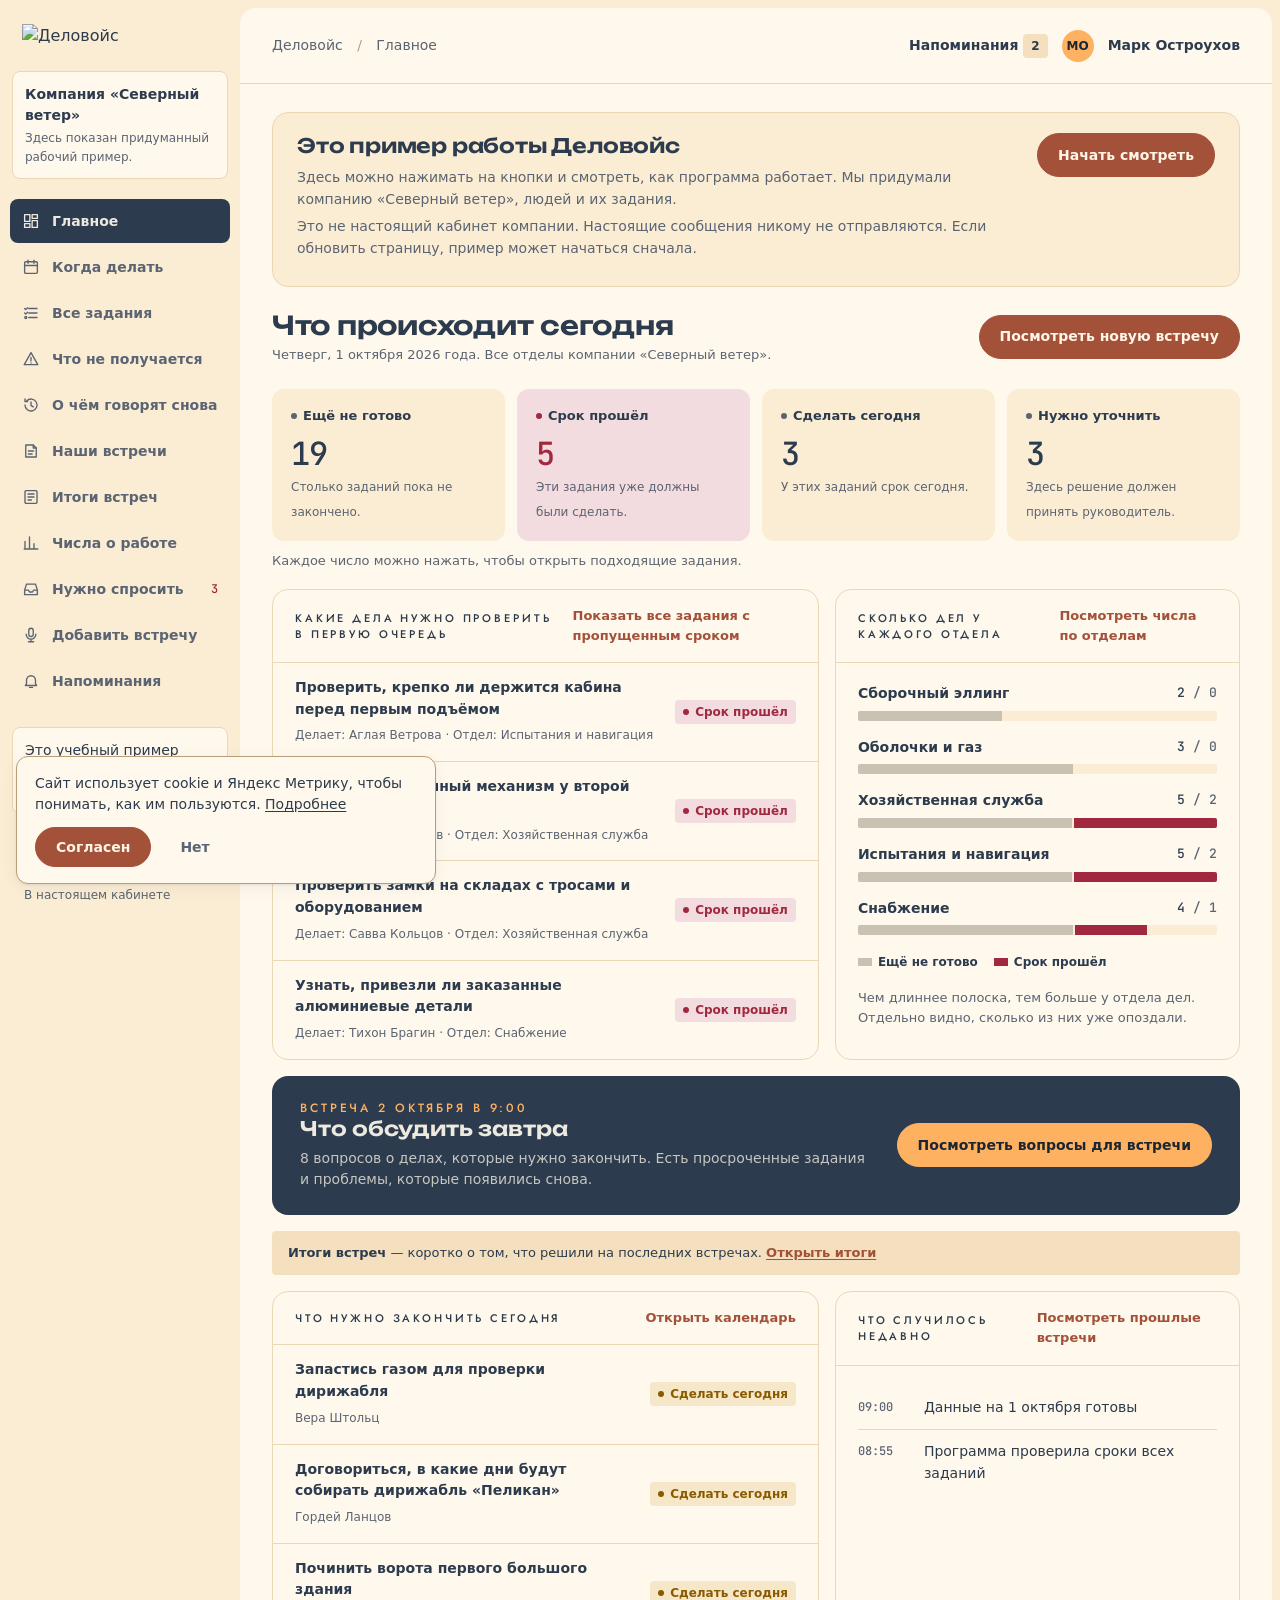
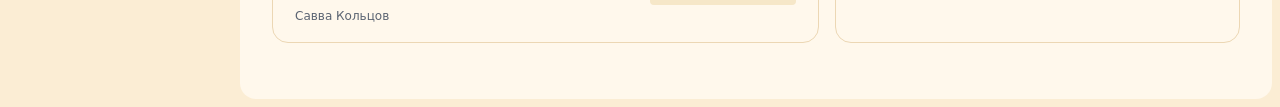
==== commit e92b3f22: "Окошко согласия на cookie: Метрика только после «Согласен»; шрифты на своём сервере вместо Google Fo" ====
--- a/demo.html
+++ b/demo.html
@@ -31,18 +31,8 @@
 <meta name="theme-color" content="#2c3b4d">
 <link rel="icon" href="favicon.svg" type="image/svg+xml">
 <link rel="stylesheet" href="style.css">
-<!-- Yandex.Metrika counter -->
-<script type="text/javascript">
-    (function(m,e,t,r,i,k,a){
-        m[i]=m[i]||function(){(m[i].a=m[i].a||[]).push(arguments)};
-        m[i].l=1*new Date();
-        for (var j = 0; j < document.scripts.length; j++) {if (document.scripts[j].src === r) { return; }}
-        k=e.createElement(t),a=e.getElementsByTagName(t)[0],k.async=1,k.src=r,a.parentNode.insertBefore(k,a)
-    })(window, document,'script','https://mc.yandex.ru/metrika/tag.js?id=113913973', 'ym');
-
-    ym(113913973, 'init', {ssr:true, webvisor:true, clickmap:true, ecommerce:"dataLayer", referrer: document.referrer, url: location.href, accurateTrackBounce:true, trackLinks:true});
-</script>
-<!-- /Yandex.Metrika counter -->
+<!-- Яндекс Метрика загружается из cookies.js только после согласия посетителя -->
+<script src="cookies.js?v=1" defer></script>
 <script>
 /* Цели Метрики: переход в личный кабинет и в демо — с местом кнопки на странице (data-place или раздел) */
 document.addEventListener('click', function(e){
@@ -56,7 +46,6 @@
 </script>
 </head>
 <body>
-<noscript><div><img src="https://mc.yandex.ru/watch/113913973" style="position:absolute; left:-9999px;" alt="" /></div></noscript>
 <div id="app"><noscript><p style="padding:24px">Для демо нужен JavaScript. <a href="/">Вернуться на сайт</a></p></noscript></div>
 <div id="toast" role="status" aria-live="polite"></div>
 <dialog id="detail"><div id="detailbody"></div></dialog>
--- a/style.css
+++ b/style.css
@@ -1,4 +1,22 @@
-@import url('https://fonts.googleapis.com/css2?family=Unbounded:wght@600;700&family=Manrope:wght@400;500;600;700&family=Jost:wght@500&family=JetBrains+Mono:wght@400;500&display=swap');
+/* шрифты лежат на нашем сервере: без обращений к Google */
+@font-face{font-family:'Unbounded';font-style:normal;font-weight:600;font-display:swap;src:url(assets/fonts/unbounded-cyrillic-600-normal.woff2) format('woff2');unicode-range:U+0301,U+0400-045F,U+0490-0491,U+04B0-04B1,U+2116}
+@font-face{font-family:'Unbounded';font-style:normal;font-weight:600;font-display:swap;src:url(assets/fonts/unbounded-latin-600-normal.woff2) format('woff2');unicode-range:U+0000-00FF,U+0131,U+0152-0153,U+02BB-02BC,U+02C6,U+02DA,U+02DC,U+0304,U+0308,U+0329,U+2000-206F,U+20AC,U+2122,U+2191,U+2193,U+2212,U+2215,U+FEFF,U+FFFD}
+@font-face{font-family:'Unbounded';font-style:normal;font-weight:700;font-display:swap;src:url(assets/fonts/unbounded-cyrillic-700-normal.woff2) format('woff2');unicode-range:U+0301,U+0400-045F,U+0490-0491,U+04B0-04B1,U+2116}
+@font-face{font-family:'Unbounded';font-style:normal;font-weight:700;font-display:swap;src:url(assets/fonts/unbounded-latin-700-normal.woff2) format('woff2');unicode-range:U+0000-00FF,U+0131,U+0152-0153,U+02BB-02BC,U+02C6,U+02DA,U+02DC,U+0304,U+0308,U+0329,U+2000-206F,U+20AC,U+2122,U+2191,U+2193,U+2212,U+2215,U+FEFF,U+FFFD}
+@font-face{font-family:'Manrope';font-style:normal;font-weight:400;font-display:swap;src:url(assets/fonts/manrope-cyrillic-400-normal.woff2) format('woff2');unicode-range:U+0301,U+0400-045F,U+0490-0491,U+04B0-04B1,U+2116}
+@font-face{font-family:'Manrope';font-style:normal;font-weight:400;font-display:swap;src:url(assets/fonts/manrope-latin-400-normal.woff2) format('woff2');unicode-range:U+0000-00FF,U+0131,U+0152-0153,U+02BB-02BC,U+02C6,U+02DA,U+02DC,U+0304,U+0308,U+0329,U+2000-206F,U+20AC,U+2122,U+2191,U+2193,U+2212,U+2215,U+FEFF,U+FFFD}
+@font-face{font-family:'Manrope';font-style:normal;font-weight:500;font-display:swap;src:url(assets/fonts/manrope-cyrillic-500-normal.woff2) format('woff2');unicode-range:U+0301,U+0400-045F,U+0490-0491,U+04B0-04B1,U+2116}
+@font-face{font-family:'Manrope';font-style:normal;font-weight:500;font-display:swap;src:url(assets/fonts/manrope-latin-500-normal.woff2) format('woff2');unicode-range:U+0000-00FF,U+0131,U+0152-0153,U+02BB-02BC,U+02C6,U+02DA,U+02DC,U+0304,U+0308,U+0329,U+2000-206F,U+20AC,U+2122,U+2191,U+2193,U+2212,U+2215,U+FEFF,U+FFFD}
+@font-face{font-family:'Manrope';font-style:normal;font-weight:600;font-display:swap;src:url(assets/fonts/manrope-cyrillic-600-normal.woff2) format('woff2');unicode-range:U+0301,U+0400-045F,U+0490-0491,U+04B0-04B1,U+2116}
+@font-face{font-family:'Manrope';font-style:normal;font-weight:600;font-display:swap;src:url(assets/fonts/manrope-latin-600-normal.woff2) format('woff2');unicode-range:U+0000-00FF,U+0131,U+0152-0153,U+02BB-02BC,U+02C6,U+02DA,U+02DC,U+0304,U+0308,U+0329,U+2000-206F,U+20AC,U+2122,U+2191,U+2193,U+2212,U+2215,U+FEFF,U+FFFD}
+@font-face{font-family:'Manrope';font-style:normal;font-weight:700;font-display:swap;src:url(assets/fonts/manrope-cyrillic-700-normal.woff2) format('woff2');unicode-range:U+0301,U+0400-045F,U+0490-0491,U+04B0-04B1,U+2116}
+@font-face{font-family:'Manrope';font-style:normal;font-weight:700;font-display:swap;src:url(assets/fonts/manrope-latin-700-normal.woff2) format('woff2');unicode-range:U+0000-00FF,U+0131,U+0152-0153,U+02BB-02BC,U+02C6,U+02DA,U+02DC,U+0304,U+0308,U+0329,U+2000-206F,U+20AC,U+2122,U+2191,U+2193,U+2212,U+2215,U+FEFF,U+FFFD}
+@font-face{font-family:'Jost';font-style:normal;font-weight:500;font-display:swap;src:url(assets/fonts/jost-cyrillic-500-normal.woff2) format('woff2');unicode-range:U+0301,U+0400-045F,U+0490-0491,U+04B0-04B1,U+2116}
+@font-face{font-family:'Jost';font-style:normal;font-weight:500;font-display:swap;src:url(assets/fonts/jost-latin-500-normal.woff2) format('woff2');unicode-range:U+0000-00FF,U+0131,U+0152-0153,U+02BB-02BC,U+02C6,U+02DA,U+02DC,U+0304,U+0308,U+0329,U+2000-206F,U+20AC,U+2122,U+2191,U+2193,U+2212,U+2215,U+FEFF,U+FFFD}
+@font-face{font-family:'JetBrains Mono';font-style:normal;font-weight:400;font-display:swap;src:url(assets/fonts/jetbrains-mono-cyrillic-400-normal.woff2) format('woff2');unicode-range:U+0301,U+0400-045F,U+0490-0491,U+04B0-04B1,U+2116}
+@font-face{font-family:'JetBrains Mono';font-style:normal;font-weight:400;font-display:swap;src:url(assets/fonts/jetbrains-mono-latin-400-normal.woff2) format('woff2');unicode-range:U+0000-00FF,U+0131,U+0152-0153,U+02BB-02BC,U+02C6,U+02DA,U+02DC,U+0304,U+0308,U+0329,U+2000-206F,U+20AC,U+2122,U+2191,U+2193,U+2212,U+2215,U+FEFF,U+FFFD}
+@font-face{font-family:'JetBrains Mono';font-style:normal;font-weight:500;font-display:swap;src:url(assets/fonts/jetbrains-mono-cyrillic-500-normal.woff2) format('woff2');unicode-range:U+0301,U+0400-045F,U+0490-0491,U+04B0-04B1,U+2116}
+@font-face{font-family:'JetBrains Mono';font-style:normal;font-weight:500;font-display:swap;src:url(assets/fonts/jetbrains-mono-latin-500-normal.woff2) format('woff2');unicode-range:U+0000-00FF,U+0131,U+0152-0153,U+02BB-02BC,U+02C6,U+02DA,U+02DC,U+0304,U+0308,U+0329,U+2000-206F,U+20AC,U+2122,U+2191,U+2193,U+2212,U+2215,U+FEFF,U+FFFD}
 /* Деловойс — дизайн-система: палитра Palladian / Oatmeal / Blue Fantastic / Abyssal / Burning Flame / Truffle */
 :root{
 --surface:#fbedd4;--surface-raised:#fff8ec;--surface-sunken:#f4e0bf;--line:#ecd7b4;--line-strong:#b89d78;--panel:#f7e3c2;
@@ -619,3 +637,4 @@
 .site-nav nav .btn{white-space:nowrap}
 @media(max-width:640px){.site-nav .brand img{width:170px}.site-nav nav .btn{min-height:40px;padding:0 16px;font-size:14px}}
 @media(max-width:370px){.site-nav .brand img{width:150px}.site-nav nav .btn{padding:0 12px;font-size:13px}}
+
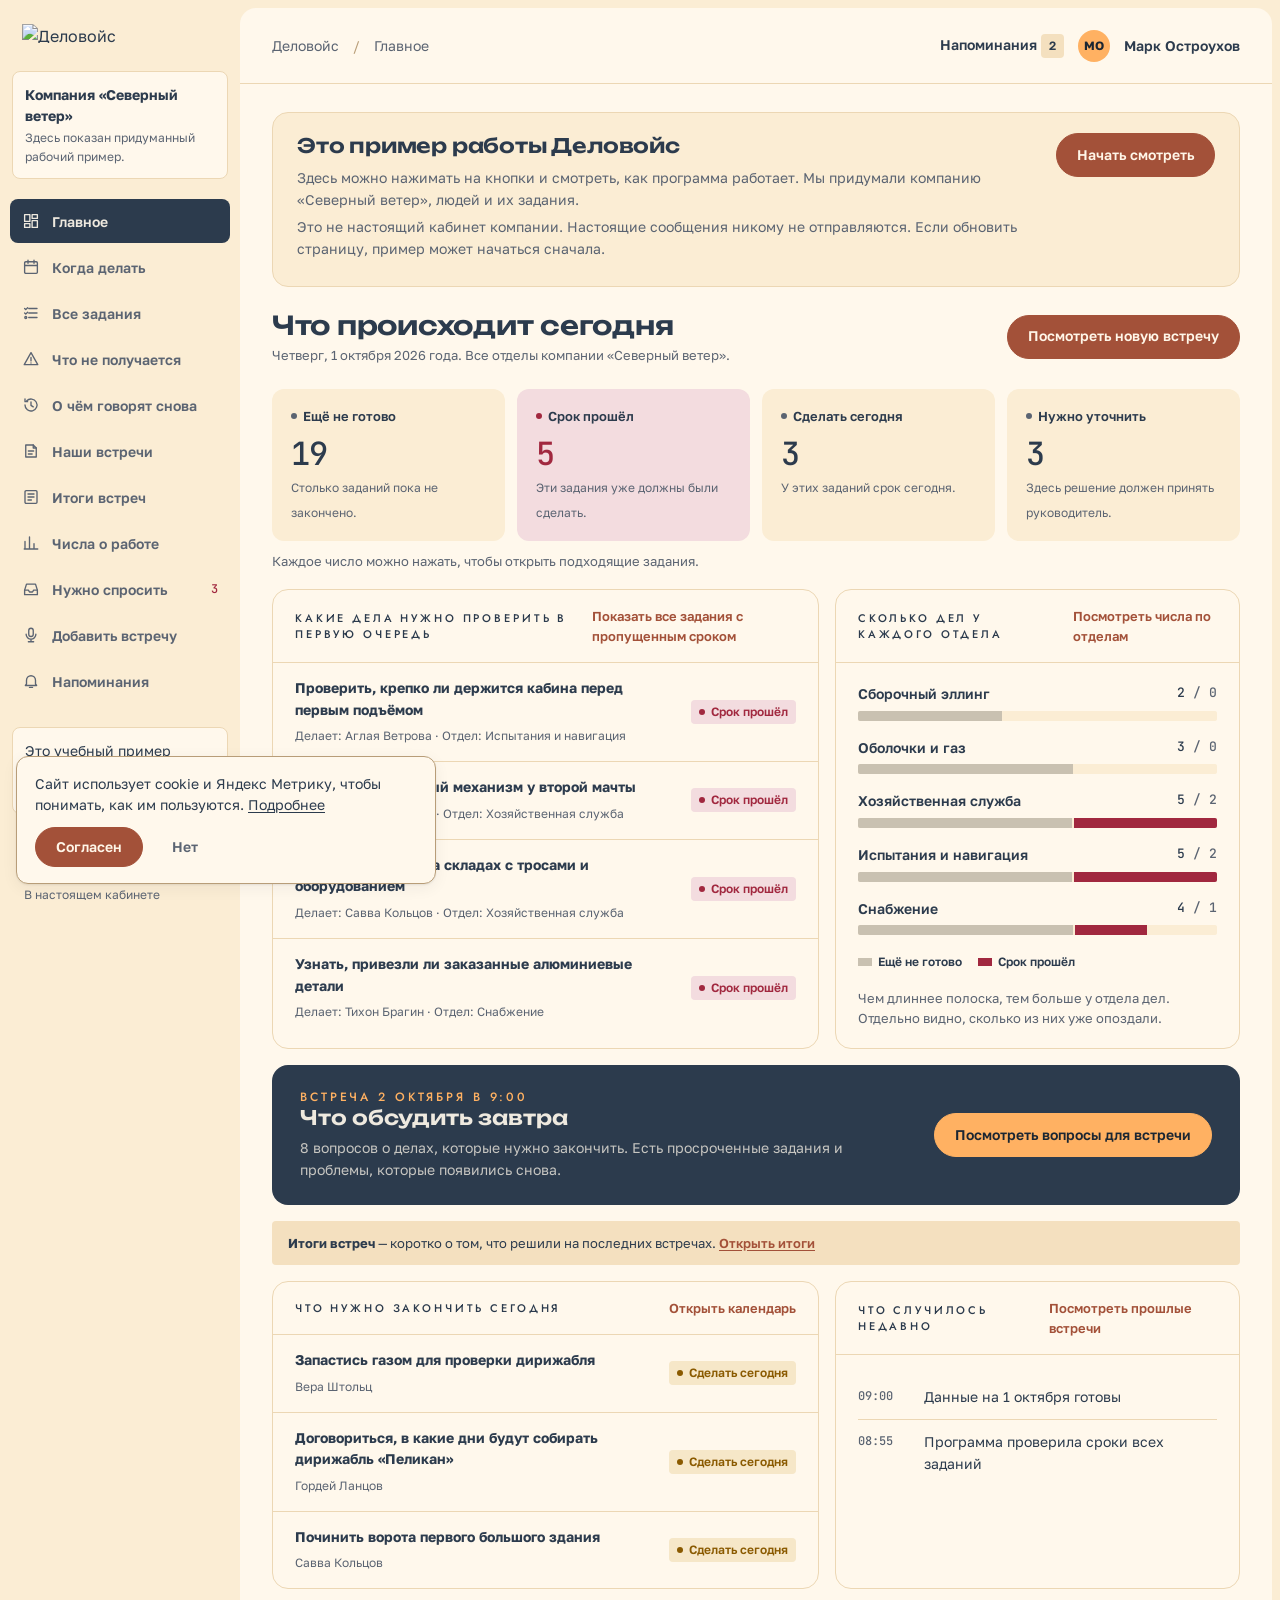
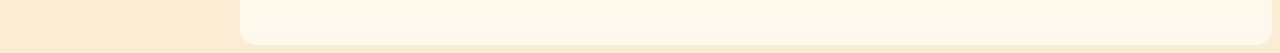
==== commit 6c84d5c0: "Основной текст: Golos Text вместо Manrope (файлы на своём сервере); заголовки остаются Unbounded Co-" ====
--- a/demo.html
+++ b/demo.html
@@ -32,7 +32,7 @@
 <link rel="icon" href="favicon.svg" type="image/svg+xml">
 <link rel="stylesheet" href="style.css">
 <!-- Яндекс Метрика загружается из cookies.js только после согласия посетителя -->
-<script src="cookies.js?v=1" defer></script>
+<script src="cookies.js?v=2" defer></script>
 <script>
 /* Цели Метрики: переход в личный кабинет и в демо — с местом кнопки на странице (data-place или раздел) */
 document.addEventListener('click', function(e){
--- a/style.css
+++ b/style.css
@@ -1,16 +1,16 @@
 /* шрифты лежат на нашем сервере: без обращений к Google */
+@font-face{font-family:'Golos Text';font-style:normal;font-weight:400;font-display:swap;src:url(assets/fonts/golos-text-cyrillic-400-normal.woff2) format('woff2');unicode-range:U+0301,U+0400-045F,U+0490-0491,U+04B0-04B1,U+2116}
+@font-face{font-family:'Golos Text';font-style:normal;font-weight:400;font-display:swap;src:url(assets/fonts/golos-text-latin-400-normal.woff2) format('woff2');unicode-range:U+0000-00FF,U+0131,U+0152-0153,U+02BB-02BC,U+02C6,U+02DA,U+02DC,U+0304,U+0308,U+0329,U+2000-206F,U+20AC,U+2122,U+2191,U+2193,U+2212,U+2215,U+FEFF,U+FFFD}
+@font-face{font-family:'Golos Text';font-style:normal;font-weight:500;font-display:swap;src:url(assets/fonts/golos-text-cyrillic-500-normal.woff2) format('woff2');unicode-range:U+0301,U+0400-045F,U+0490-0491,U+04B0-04B1,U+2116}
+@font-face{font-family:'Golos Text';font-style:normal;font-weight:500;font-display:swap;src:url(assets/fonts/golos-text-latin-500-normal.woff2) format('woff2');unicode-range:U+0000-00FF,U+0131,U+0152-0153,U+02BB-02BC,U+02C6,U+02DA,U+02DC,U+0304,U+0308,U+0329,U+2000-206F,U+20AC,U+2122,U+2191,U+2193,U+2212,U+2215,U+FEFF,U+FFFD}
+@font-face{font-family:'Golos Text';font-style:normal;font-weight:600;font-display:swap;src:url(assets/fonts/golos-text-cyrillic-600-normal.woff2) format('woff2');unicode-range:U+0301,U+0400-045F,U+0490-0491,U+04B0-04B1,U+2116}
+@font-face{font-family:'Golos Text';font-style:normal;font-weight:600;font-display:swap;src:url(assets/fonts/golos-text-latin-600-normal.woff2) format('woff2');unicode-range:U+0000-00FF,U+0131,U+0152-0153,U+02BB-02BC,U+02C6,U+02DA,U+02DC,U+0304,U+0308,U+0329,U+2000-206F,U+20AC,U+2122,U+2191,U+2193,U+2212,U+2215,U+FEFF,U+FFFD}
+@font-face{font-family:'Golos Text';font-style:normal;font-weight:700;font-display:swap;src:url(assets/fonts/golos-text-cyrillic-700-normal.woff2) format('woff2');unicode-range:U+0301,U+0400-045F,U+0490-0491,U+04B0-04B1,U+2116}
+@font-face{font-family:'Golos Text';font-style:normal;font-weight:700;font-display:swap;src:url(assets/fonts/golos-text-latin-700-normal.woff2) format('woff2');unicode-range:U+0000-00FF,U+0131,U+0152-0153,U+02BB-02BC,U+02C6,U+02DA,U+02DC,U+0304,U+0308,U+0329,U+2000-206F,U+20AC,U+2122,U+2191,U+2193,U+2212,U+2215,U+FEFF,U+FFFD}
 @font-face{font-family:'Unbounded';font-style:normal;font-weight:600;font-display:swap;src:url(assets/fonts/unbounded-cyrillic-600-normal.woff2) format('woff2');unicode-range:U+0301,U+0400-045F,U+0490-0491,U+04B0-04B1,U+2116}
 @font-face{font-family:'Unbounded';font-style:normal;font-weight:600;font-display:swap;src:url(assets/fonts/unbounded-latin-600-normal.woff2) format('woff2');unicode-range:U+0000-00FF,U+0131,U+0152-0153,U+02BB-02BC,U+02C6,U+02DA,U+02DC,U+0304,U+0308,U+0329,U+2000-206F,U+20AC,U+2122,U+2191,U+2193,U+2212,U+2215,U+FEFF,U+FFFD}
 @font-face{font-family:'Unbounded';font-style:normal;font-weight:700;font-display:swap;src:url(assets/fonts/unbounded-cyrillic-700-normal.woff2) format('woff2');unicode-range:U+0301,U+0400-045F,U+0490-0491,U+04B0-04B1,U+2116}
 @font-face{font-family:'Unbounded';font-style:normal;font-weight:700;font-display:swap;src:url(assets/fonts/unbounded-latin-700-normal.woff2) format('woff2');unicode-range:U+0000-00FF,U+0131,U+0152-0153,U+02BB-02BC,U+02C6,U+02DA,U+02DC,U+0304,U+0308,U+0329,U+2000-206F,U+20AC,U+2122,U+2191,U+2193,U+2212,U+2215,U+FEFF,U+FFFD}
-@font-face{font-family:'Manrope';font-style:normal;font-weight:400;font-display:swap;src:url(assets/fonts/manrope-cyrillic-400-normal.woff2) format('woff2');unicode-range:U+0301,U+0400-045F,U+0490-0491,U+04B0-04B1,U+2116}
-@font-face{font-family:'Manrope';font-style:normal;font-weight:400;font-display:swap;src:url(assets/fonts/manrope-latin-400-normal.woff2) format('woff2');unicode-range:U+0000-00FF,U+0131,U+0152-0153,U+02BB-02BC,U+02C6,U+02DA,U+02DC,U+0304,U+0308,U+0329,U+2000-206F,U+20AC,U+2122,U+2191,U+2193,U+2212,U+2215,U+FEFF,U+FFFD}
-@font-face{font-family:'Manrope';font-style:normal;font-weight:500;font-display:swap;src:url(assets/fonts/manrope-cyrillic-500-normal.woff2) format('woff2');unicode-range:U+0301,U+0400-045F,U+0490-0491,U+04B0-04B1,U+2116}
-@font-face{font-family:'Manrope';font-style:normal;font-weight:500;font-display:swap;src:url(assets/fonts/manrope-latin-500-normal.woff2) format('woff2');unicode-range:U+0000-00FF,U+0131,U+0152-0153,U+02BB-02BC,U+02C6,U+02DA,U+02DC,U+0304,U+0308,U+0329,U+2000-206F,U+20AC,U+2122,U+2191,U+2193,U+2212,U+2215,U+FEFF,U+FFFD}
-@font-face{font-family:'Manrope';font-style:normal;font-weight:600;font-display:swap;src:url(assets/fonts/manrope-cyrillic-600-normal.woff2) format('woff2');unicode-range:U+0301,U+0400-045F,U+0490-0491,U+04B0-04B1,U+2116}
-@font-face{font-family:'Manrope';font-style:normal;font-weight:600;font-display:swap;src:url(assets/fonts/manrope-latin-600-normal.woff2) format('woff2');unicode-range:U+0000-00FF,U+0131,U+0152-0153,U+02BB-02BC,U+02C6,U+02DA,U+02DC,U+0304,U+0308,U+0329,U+2000-206F,U+20AC,U+2122,U+2191,U+2193,U+2212,U+2215,U+FEFF,U+FFFD}
-@font-face{font-family:'Manrope';font-style:normal;font-weight:700;font-display:swap;src:url(assets/fonts/manrope-cyrillic-700-normal.woff2) format('woff2');unicode-range:U+0301,U+0400-045F,U+0490-0491,U+04B0-04B1,U+2116}
-@font-face{font-family:'Manrope';font-style:normal;font-weight:700;font-display:swap;src:url(assets/fonts/manrope-latin-700-normal.woff2) format('woff2');unicode-range:U+0000-00FF,U+0131,U+0152-0153,U+02BB-02BC,U+02C6,U+02DA,U+02DC,U+0304,U+0308,U+0329,U+2000-206F,U+20AC,U+2122,U+2191,U+2193,U+2212,U+2215,U+FEFF,U+FFFD}
 @font-face{font-family:'Jost';font-style:normal;font-weight:500;font-display:swap;src:url(assets/fonts/jost-cyrillic-500-normal.woff2) format('woff2');unicode-range:U+0301,U+0400-045F,U+0490-0491,U+04B0-04B1,U+2116}
 @font-face{font-family:'Jost';font-style:normal;font-weight:500;font-display:swap;src:url(assets/fonts/jost-latin-500-normal.woff2) format('woff2');unicode-range:U+0000-00FF,U+0131,U+0152-0153,U+02BB-02BC,U+02C6,U+02DA,U+02DC,U+0304,U+0308,U+0329,U+2000-206F,U+20AC,U+2122,U+2191,U+2193,U+2212,U+2215,U+FEFF,U+FFFD}
 @font-face{font-family:'JetBrains Mono';font-style:normal;font-weight:400;font-display:swap;src:url(assets/fonts/jetbrains-mono-cyrillic-400-normal.woff2) format('woff2');unicode-range:U+0301,U+0400-045F,U+0490-0491,U+04B0-04B1,U+2116}
@@ -25,7 +25,7 @@
 --accent:#ffb162;--on-accent:#1b2632;--accent-soft:#f8dcbc;
 --success:#2f6b57;--success-soft:#dce9e2;--warning:#8a5a00;--warning-soft:#f6e7c8;--danger:#a1283f;--danger-soft:#f3dcdf;--info:#2e5e8c;--info-soft:#dce5ef;
 --oatmeal:#c9c1b1;--abyssal:#1b2632;--truffle:#a35139;--focus:#2c3b4d;
---f-display:"Unbounded","Arial Black",sans-serif;--f-sans:"Manrope",system-ui,sans-serif;--f-label:"Jost","Futura","Century Gothic",sans-serif;--f-mono:"JetBrains Mono",ui-monospace,monospace;
+--f-display:"Unbounded","Arial Black",sans-serif;--f-sans:"Golos Text",system-ui,sans-serif;--f-label:"Jost","Futura","Century Gothic",sans-serif;--f-mono:"JetBrains Mono",ui-monospace,monospace;
 --shadow:0 1px 2px rgba(27,38,50,.08),0 4px 16px rgba(27,38,50,.06)}
 *{box-sizing:border-box}html{scroll-behavior:smooth}
 body{margin:0;font:16px/1.55 var(--f-sans);color:var(--ink);background:var(--surface);-webkit-font-smoothing:antialiased}
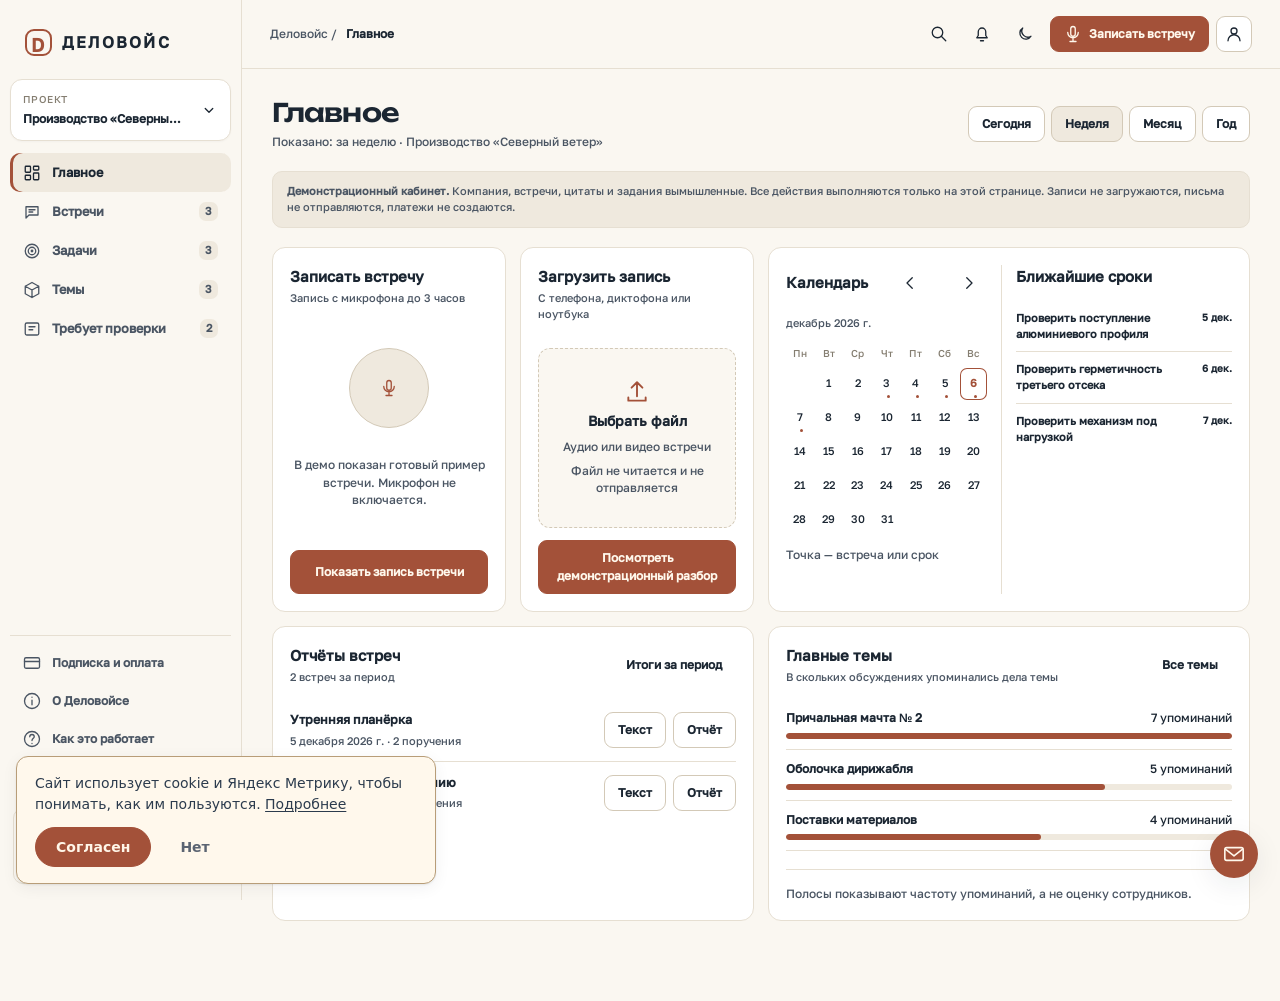
==== commit ff6408f8: "feat(demo): switch public demo to production-aligned independent interface" ====
--- a/demo.html
+++ b/demo.html
@@ -4,13 +4,13 @@
 <meta charset="utf-8">
 <meta name="viewport" content="width=device-width,initial-scale=1">
 <title>Демо кабинета · Деловойс</title>
-<meta name="description" content="Интерактивное демо кабинета Деловойс на вымышленной верфи «Северный ветер»: реестр поручений, цитаты с таймкодами, очередь проверки, повестка.">
+<meta name="description" content="Интерактивная демонстрация кабинета Деловойс: проекты, встречи, темы, задачи, расшифровки, отчёты и проверка результатов на вымышленных данных.">
 <meta name="robots" content="noindex">
 <meta property="og:type" content="website">
 <meta property="og:locale" content="ru_RU">
 <meta property="og:site_name" content="Деловойс">
 <meta property="og:title" content="Пример кабинета Деловойс">
-<meta property="og:description" content="Как выглядит кабинет: список дел со встреч, сроки, фразы из записи и итоги встреч. Компания в примере придумана.">
+<meta property="og:description" content="Демо кабинета Деловойс: проекты, встречи, задачи, темы, отчёты и проверка результатов. Все данные вымышленные.">
 <meta property="og:url" content="https://delovoice.ru/demo.html">
 <meta property="og:image" content="https://delovoice.ru/assets/share-1200x630.jpg">
 <meta property="og:image:secure_url" content="https://delovoice.ru/assets/share-1200x630.jpg">
@@ -24,15 +24,15 @@
 <meta property="vk:image" content="https://delovoice.ru/assets/share-vk-1074x480.jpg">
 <meta name="twitter:card" content="summary_large_image">
 <meta name="twitter:title" content="Пример кабинета Деловойс">
-<meta name="twitter:description" content="Как выглядит кабинет: список дел со встреч, сроки, фразы из записи и итоги встреч. Компания в примере придумана.">
+<meta name="twitter:description" content="Демо кабинета Деловойс: проекты, встречи, задачи, темы, отчёты и проверка результатов. Все данные вымышленные.">
 <meta name="twitter:image" content="https://delovoice.ru/assets/share-1200x600.jpg">
 <meta name="twitter:image:alt" content="Поля с микрофонами вместо цветов и человек на тропинке между ними">
 <link rel="image_src" href="https://delovoice.ru/assets/share-1200x630.jpg">
 <meta name="theme-color" content="#2c3b4d">
 <link rel="icon" href="favicon.svg" type="image/svg+xml">
-<link rel="stylesheet" href="style.css">
+<link rel="stylesheet" href="demo-v2.css?v=20261117">
 <!-- Яндекс Метрика загружается из cookies.js только после согласия посетителя -->
-<script src="cookies.js?v=2" defer></script>
+<script src="cookies.js?v=3" defer></script>
 <script>
 /* Цели Метрики: переход в личный кабинет и в демо — с местом кнопки на странице (data-place или раздел) */
 document.addEventListener('click', function(e){
@@ -48,7 +48,7 @@
 <body>
 <div id="app"><noscript><p style="padding:24px">Для демо нужен JavaScript. <a href="/">Вернуться на сайт</a></p></noscript></div>
 <div id="toast" role="status" aria-live="polite"></div>
-<dialog id="detail"><div id="detailbody"></div></dialog>
-<script src="app.js"></script>
+<dialog id="detail"></dialog>
+<script src="demo-v2.js?v=20261117"></script>
 </body>
 </html>
--- a/demo-v2.css
+++ b/demo-v2.css
@@ -0,0 +1,8 @@
+/* Delovoice public demo. Independent of production API and customer data. */
+@font-face{font-family:ManropeDemo;src:url(assets/fonts/golos-text-cyrillic-500-normal.woff2) format('woff2');font-display:swap;unicode-range:U+0400-04ff}
+@font-face{font-family:ManropeDemo;src:url(assets/fonts/golos-text-latin-500-normal.woff2) format('woff2');font-display:swap}
+@font-face{font-family:UnboundedDemo;src:url(assets/fonts/unbounded-cyrillic-600-normal.woff2) format('woff2');font-display:swap;unicode-range:U+0400-04ff}
+@font-face{font-family:UnboundedDemo;src:url(assets/fonts/unbounded-latin-600-normal.woff2) format('woff2');font-display:swap}
+:root{--bg:#faf7f1;--panel:#fff;--side:#faf7f1;--control:#fff;--ink:#1b2632;--sub:#4a5563;--subtle:#857e71;--line:#e6dfd2;--line2:#d3c9b7;--muted:#efe9de;--accent:#a35139;--accenttext:#fff8ec;--danger:#b4392a;--success:#2f6b57;--warning:#c27b12;--hover:#f0ece5;--shadow:0 8px 28px rgba(27,38,50,.08);--head:UnboundedDemo,Arial,sans-serif;--font:ManropeDemo,"Segoe UI",Arial,sans-serif}
+html[data-theme=dark]{--bg:#121a23;--panel:#1b2632;--side:#141f29;--control:#213140;--ink:#f3f0e9;--sub:#c3c9cd;--subtle:#9aabb6;--line:#374654;--line2:#566271;--muted:#293644;--accent:#d88d71;--accenttext:#18212a;--danger:#e78d80;--success:#91c5ab;--warning:#e4bc76;--hover:#273746;--shadow:0 8px 28px rgba(0,0,0,.2)}
+*{box-sizing:border-box}html{background:var(--bg)}body{margin:0;background:var(--bg);color:var(--ink);font:14px/1.48 var(--font);-webkit-font-smoothing:antialiased}button,input,select,textarea{font:inherit;color:inherit}button{cursor:pointer}button:disabled{cursor:not-allowed;opacity:.45}a{color:inherit;text-decoration:none}button,a,input,select,textarea{touch-action:manipulation}button:focus-visible,a:focus-visible,input:focus-visible,select:focus-visible,textarea:focus-visible{outline:2px solid var(--accent);outline-offset:2px}h1,h2,h3,p{margin:0}h1,h2{font-family:var(--head);letter-spacing:-.035em;line-height:1.22}h1{font-size:clamp(23px,2vw,29px);font-weight:600}h2{font-size:20px;font-weight:600}h3{font-size:15px;font-weight:700}small,.muted{color:var(--sub)}.dim{color:var(--subtle)}.mono{font-variant-numeric:tabular-nums;font-family:ui-monospace,SFMono-Regular,Consolas,monospace}.icon{display:inline-flex;width:18px;height:18px;align-items:center;justify-content:center;flex:none}.icon svg{width:100%;height:100%;stroke:currentColor;fill:none;stroke-width:1.75;stroke-linecap:round;stroke-linejoin:round}.dv-shell{display:flex;min-height:100vh}.dv-side{position:sticky;top:0;width:242px;flex:0 0 242px;height:100vh;display:flex;flex-direction:column;border-right:1px solid var(--line);background:var(--side);padding:19px 10px 12px;z-index:40}.dv-logo{display:flex;align-items:center;gap:10px;padding:10px 15px 23px;font-size:16px;font-weight:750;letter-spacing:.13em}.dv-logo .mark{width:27px;height:27px;border:2px solid var(--accent);border-radius:9px;display:grid;place-items:center;color:var(--accent);font-size:19px;font-weight:700}.dv-project{width:100%;padding:10px 12px;margin:0 0 12px;border-radius:12px;border:1px solid var(--line);background:var(--control);text-align:left;display:flex;gap:10px;align-items:center;justify-content:space-between;min-height:62px;box-shadow:0 1px 2px rgba(27,38,50,.03)}.dv-project:hover{border-color:var(--line2)}.dv-project small{display:block;font-size:10px;letter-spacing:.04em;color:var(--subtle);text-transform:uppercase;margin-bottom:3px}.dv-project strong{display:block;font-weight:700;font-size:12px;max-width:164px;white-space:nowrap;overflow:hidden;text-overflow:ellipsis}.dv-pop-wrap{position:relative}.dv-pop{position:absolute;background:var(--panel);border:1px solid var(--line2);border-radius:13px;box-shadow:var(--shadow);min-width:235px;top:calc(100% + 6px);left:0;padding:7px;z-index:65}.dv-pop.right{left:auto;right:0}.dv-pop button{display:flex;width:100%;align-items:center;gap:9px;text-align:left;border:0;border-radius:8px;background:none;padding:10px 11px;min-height:38px}.dv-pop button:hover{background:var(--hover)}.dv-pop button.current{background:var(--muted);font-weight:700}.dv-pop .group-name{font-size:10px;text-transform:uppercase;color:var(--subtle);letter-spacing:.08em;padding:7px 11px}.dv-pop hr{border:0;border-top:1px solid var(--line);margin:6px 0}.dv-nav{min-height:0;overflow-y:auto;flex:1}.dv-nav small{display:block;font-size:10px;text-transform:uppercase;letter-spacing:.13em;color:var(--subtle);padding:18px 15px 6px}.dv-nav button,.dv-side-foot button{width:100%;display:flex;align-items:center;gap:11px;padding:10px 13px;min-height:39px;border-radius:10px;border:0;background:transparent;text-align:left;font-size:12.8px;font-weight:600;color:var(--sub)}.dv-nav button:hover,.dv-side-foot button:hover{background:var(--hover);color:var(--ink)}.dv-nav button.active{background:var(--muted);color:var(--ink);box-shadow:inset 3px 0 var(--accent)}.dv-nav .count{margin-left:auto;background:var(--muted);padding:1px 6px;border-radius:7px;font-size:11px;font-weight:700}.dv-side-foot{border-top:1px solid var(--line);padding-top:8px}.dv-side-foot button{min-height:35px;font-size:12px}.dv-usage{margin:12px 3px 4px;padding:11px;border:1px solid var(--line);border-radius:10px}.dv-usage .line{display:flex;justify-content:space-between;font-size:11px;color:var(--sub)}.dv-bar{height:5px;border-radius:100px;background:var(--muted);margin:8px 0}.dv-bar span{display:block;height:100%;background:var(--success);border-radius:100px}.dv-work{min-width:0;flex:1}.dv-top{height:69px;border-bottom:1px solid var(--line);display:flex;align-items:center;justify-content:space-between;padding:0 28px;gap:15px;position:sticky;top:0;z-index:25;background:var(--bg)}.dv-top .trail{display:flex;align-items:center;gap:9px;color:var(--sub);font-size:12px;min-width:0}.dv-top .trail b{color:var(--ink);font-weight:700;white-space:nowrap;overflow:hidden;text-overflow:ellipsis}.dv-tools{display:flex;align-items:center;gap:7px}.dv-content{max-width:1550px;margin:0 auto;padding:28px 30px 80px}.dv-label{font-size:11px;letter-spacing:.09em;text-transform:uppercase;color:var(--subtle);font-weight:700;margin-bottom:8px}.dv-pagehead{display:flex;align-items:center;justify-content:space-between;gap:16px;margin-bottom:20px;flex-wrap:wrap}.dv-pagehead p{color:var(--sub);font-size:12px;margin-top:5px}.dv-quiet{font-size:12px;color:var(--sub)}.dv-btn{display:inline-flex;align-items:center;justify-content:center;gap:7px;min-height:36px;padding:8px 13px;border:1px solid var(--line2);border-radius:9px;background:var(--control);font-weight:650;font-size:12px;white-space:normal}.dv-btn:hover{background:var(--hover)}.dv-btn.primary{background:var(--accent);border-color:var(--accent);color:var(--accenttext)}.dv-btn.primary:hover{filter:brightness(1.08)}.dv-btn.icon-btn{width:36px;padding:7px}.dv-btn.large{min-height:44px;padding:11px 18px}.dv-btn.flat{border-color:transparent;background:transparent}.dv-group{display:flex;gap:6px;flex-wrap:wrap}.dv-group .dv-btn.active{background:var(--muted);border-color:var(--line2)}.dv-grid{display:grid;gap:14px}.dv-first{grid-template-columns:repeat(12,minmax(0,1fr))}.dv-first>.dv-record,.dv-first>.dv-upload{grid-column:span 3}.dv-first>.dv-calendar{grid-column:span 6}.dv-second{grid-template-columns:repeat(2,minmax(0,1fr));margin-top:14px}.dv-panel{background:var(--panel);border:1px solid var(--line);border-radius:13px;padding:17px;min-width:0}.dv-panel-heading{display:flex;justify-content:space-between;align-items:center;gap:12px;margin-bottom:14px}.dv-panel-heading p{font-size:11px;color:var(--sub);margin-top:3px}.dv-card-title{font-weight:700;font-size:14px}.dv-record,.dv-upload{min-height:340px;display:flex;flex-direction:column;gap:12px}.dv-record .circle{width:80px;height:80px;border-radius:50%;background:var(--muted);border:1px solid var(--line2);display:grid;place-items:center;color:var(--accent);margin:16px auto}.dv-record .circle svg{width:32px;height:32px}.dv-record .circle.recording{background:#f4d7d0;color:var(--danger);animation:dv-pulse 1.7s ease-in-out infinite}.dv-record .center,.dv-upload .center{text-align:center;color:var(--sub);font-size:12px}.dv-record .foot,.dv-upload .foot{margin-top:auto}.dv-upload .drop{border:1.5px dashed var(--line2);border-radius:12px;display:grid;place-items:center;text-align:center;padding:30px 12px;flex:1;background:var(--bg);position:relative;cursor:pointer;gap:6px}.dv-upload .drop:hover{border-color:var(--accent)}.dv-upload .drop .icon{width:26px;height:26px;color:var(--accent)}.dv-upload .drop input{position:absolute;inset:0;opacity:0;cursor:pointer;width:100%}.dv-upload .drop span{display:block}.dv-cal-due{display:grid;grid-template-columns:1fr 1fr;gap:14px;height:100%}.dv-cal-due>div{min-width:0}.dv-cal-due>div:first-child{border-right:1px solid var(--line);padding-right:14px}.dv-cal-days{display:grid;grid-template-columns:repeat(7,minmax(0,1fr));gap:2px;margin:10px 0}.dv-cal-days .day{text-align:center;font-size:10px;color:var(--subtle);padding:5px 0}.dv-cal-days button{border:0;background:transparent;padding:6px 0;min-height:32px;border-radius:7px;font-size:11px;position:relative}.dv-cal-days button:hover{background:var(--hover)}.dv-cal-days button.today{color:var(--accent);font-weight:800;box-shadow:inset 0 0 0 1px var(--accent)}.dv-cal-days button.has:after{content:"";width:3px;height:3px;background:var(--accent);position:absolute;bottom:2px;left:50%;border-radius:50%}.dv-due-row{display:flex;justify-content:space-between;gap:8px;padding:9px 0;border-bottom:1px solid var(--line);font-size:11px;text-align:left}.dv-due-row:last-child{border:0}.dv-due-row button{border:0;background:none;font-size:11px;text-align:left;padding:0;font-weight:600}.dv-due-row b{white-space:nowrap;font-size:10px}.dv-list{display:flex;flex-direction:column}.dv-item{display:flex;gap:10px;align-items:center;justify-content:space-between;border-bottom:1px solid var(--line);padding:12px 0;min-width:0}.dv-item:last-child{border-bottom:0}.dv-item strong,.dv-item button.item-link{font-size:12.5px;display:block;font-weight:700;color:var(--ink)}.dv-item button.item-link{border:0;background:none;text-align:left;padding:0}.dv-item button.item-link:hover{text-decoration:underline}.dv-item small{display:block;font-size:11px;margin-top:3px;color:var(--sub)}.dv-item .actions{display:flex;gap:7px;flex:none}.dv-progress{height:6px;background:var(--muted);border-radius:10px;overflow:hidden}.dv-progress>span{display:block;height:100%;border-radius:10px;background:var(--accent)}.dv-topic{padding:10px 0;display:block;width:100%;text-align:left;border:0;border-bottom:1px solid var(--line);background:transparent}.dv-topic:hover{background:var(--hover)}.dv-topic:last-child{border:0}.dv-topic .topline{display:flex;justify-content:space-between;font-size:12px;margin-bottom:6px}.dv-tag{display:inline-flex;align-items:center;justify-content:center;white-space:nowrap;gap:4px;border-radius:7px;background:var(--muted);padding:3px 8px;font-size:10.5px;color:var(--sub);font-weight:700}.dv-tag.ok{background:rgba(47,107,87,.12);color:var(--success)}.dv-tag.warn{background:rgba(194,123,18,.14);color:var(--warning)}.dv-tag.bad{background:rgba(180,57,42,.12);color:var(--danger)}.dv-section{margin-top:20px}.dv-table-wrap{overflow-x:auto;border:1px solid var(--line);border-radius:13px;background:var(--panel)}.dv-table{width:100%;border-collapse:collapse;min-width:740px}.dv-table th{text-align:left;font-size:11px;font-weight:700;color:var(--sub);padding:14px 15px;background:var(--muted);white-space:nowrap}.dv-table td{font-size:12px;padding:13px 15px;border-top:1px solid var(--line);vertical-align:top}.dv-table tbody tr:hover{background:var(--hover)}.dv-table .title-cell{min-width:210px}.dv-link{padding:0;border:0;background:none;color:var(--ink);font-weight:700;text-align:left;font-size:12px}.dv-link:hover{text-decoration:underline;color:var(--accent)}.dv-toolbar{display:flex;align-items:center;gap:10px;flex-wrap:wrap;margin:15px 0}.dv-toolbar input,.dv-toolbar select,.dv-field{border:1px solid var(--line2);border-radius:9px;background:var(--control);padding:9px 11px;min-height:37px;min-width:0}.dv-toolbar input{flex:1;min-width:175px}.dv-toolbar select{max-width:230px}.dv-meta{display:flex;gap:8px;flex-wrap:wrap;color:var(--sub);font-size:11px}.dv-tabs{display:flex;flex-wrap:wrap;gap:5px;border-bottom:1px solid var(--line);margin-bottom:17px}.dv-tabs button{padding:10px 14px;border:0;border-bottom:2px solid transparent;background:transparent;color:var(--sub);font-size:12px;font-weight:700}.dv-tabs button.active{color:var(--accent);border-color:var(--accent)}.dv-document{line-height:1.7;font-size:13px;max-width:920px}.dv-document h2{font:700 17px/1.4 var(--font);margin:20px 0 8px}.dv-document p{margin:8px 0}.dv-document ol,.dv-document ul{padding-left:21px}.dv-quote{border-left:3px solid var(--accent);padding:10px 15px;background:var(--muted);margin:10px 0;border-radius:0 9px 9px 0}.dv-quote small{display:block;margin-top:7px}.dv-kpis{display:grid;grid-template-columns:repeat(3,minmax(0,1fr));gap:12px;margin-bottom:16px}.dv-kpi{padding:15px;background:var(--panel);border:1px solid var(--line);border-radius:12px}.dv-kpi b{display:block;font-size:25px;font-weight:750}.dv-kpi small{font-size:11px}.dv-empty{padding:55px 15px;text-align:center;color:var(--sub);font-size:12px}.dv-empty h3{font-size:15px;margin-bottom:7px;color:var(--ink)}.dv-demo-note{background:var(--muted);border:1px solid var(--line);padding:11px 14px;border-radius:10px;font-size:11px;color:var(--sub);margin-bottom:19px}.dv-mobile-mask{display:none}.dv-dialog{border:1px solid var(--line2);border-radius:14px;background:var(--panel);color:var(--ink);box-shadow:var(--shadow);width:min(520px,calc(100% - 24px));padding:22px}.dv-dialog::backdrop{background:rgba(8,17,25,.55)}.dv-dialog header{display:flex;justify-content:space-between;gap:10px;align-items:center;margin-bottom:15px}.dv-dialog p{margin:12px 0;color:var(--sub)}.dv-dialog label{display:block;margin:12px 0;font-size:12px;font-weight:700}.dv-dialog input,.dv-dialog select,.dv-dialog textarea{display:block;width:100%;margin-top:5px;border:1px solid var(--line2);border-radius:8px;padding:9px;background:var(--control)}.dv-dialog footer{display:flex;gap:9px;justify-content:flex-end;margin-top:18px}.dv-toast{position:fixed;bottom:25px;right:25px;z-index:100;background:var(--ink);color:var(--bg);border-radius:10px;padding:11px 16px;box-shadow:var(--shadow);font-size:12px;max-width:350px}.dv-notice{color:var(--sub);font-size:12px;border-top:1px solid var(--line);padding-top:15px;margin-top:18px}.dv-mobile-btn{display:none}.dv-float-support{position:fixed;bottom:22px;right:22px;z-index:21;width:48px;height:48px;border-radius:50%;background:var(--accent);border:0;color:var(--accenttext);box-shadow:var(--shadow);display:grid;place-items:center}.dv-float-support .icon{width:22px;height:22px}@keyframes dv-pulse{50%{transform:scale(1.08)}}@media(max-width:1240px){.dv-first>.dv-record,.dv-first>.dv-upload{grid-column:span 4}.dv-first>.dv-calendar{grid-column:span 12}.dv-second{grid-template-columns:1fr 1fr}.dv-record,.dv-upload{min-height:285px}.dv-cal-due{min-height:290px}}@media(max-width:900px){.dv-side{position:fixed;left:0;transform:translateX(-102%);transition:transform .22s ease;width:260px;z-index:70;box-shadow:var(--shadow)}.dv-shell.menu-open .dv-side{transform:none}.dv-shell.menu-open .dv-mobile-mask{display:block;position:fixed;inset:0;background:rgba(0,0,0,.45);z-index:60}.dv-mobile-btn{display:inline-flex}.dv-top{padding:0 16px}.dv-content{padding:20px 15px 80px}.dv-first>.dv-record,.dv-first>.dv-upload{grid-column:span 6}.dv-first>.dv-calendar{grid-column:span 12}}@media(max-width:600px){.dv-top{height:59px}.dv-top .trail .muted{display:none}.dv-tools .hide-sm{display:none}.dv-pagehead{align-items:flex-start}.dv-first>.dv-record,.dv-first>.dv-upload,.dv-first>.dv-calendar{grid-column:span 12}.dv-record,.dv-upload{min-height:240px}.dv-cal-due{grid-template-columns:1fr 1fr;min-height:260px}.dv-second{grid-template-columns:1fr}.dv-kpis{grid-template-columns:1fr 1fr}.dv-panel{padding:14px}.dv-float-support{bottom:15px;right:15px}.dv-toolbar input{width:100%;flex:auto}}@media(prefers-reduced-motion:reduce){*,*:before,*:after{transition:none!important;animation:none!important}}@media print{body{background:white!important;color:#111!important}.dv-side,.dv-top,.dv-demo-note,.dv-float-support,.dv-pagehead,.dv-tabs,.dv-btn,.dv-mobile-mask,.dv-notice{display:none!important}.dv-content{padding:0}.dv-document{max-width:none}.dv-panel{border:0;padding:0}body *{visibility:hidden!important}#dv-print,#dv-print *{visibility:visible!important}#dv-print{position:absolute;left:0;top:0;width:100%;background:white!important;color:#111!important}}
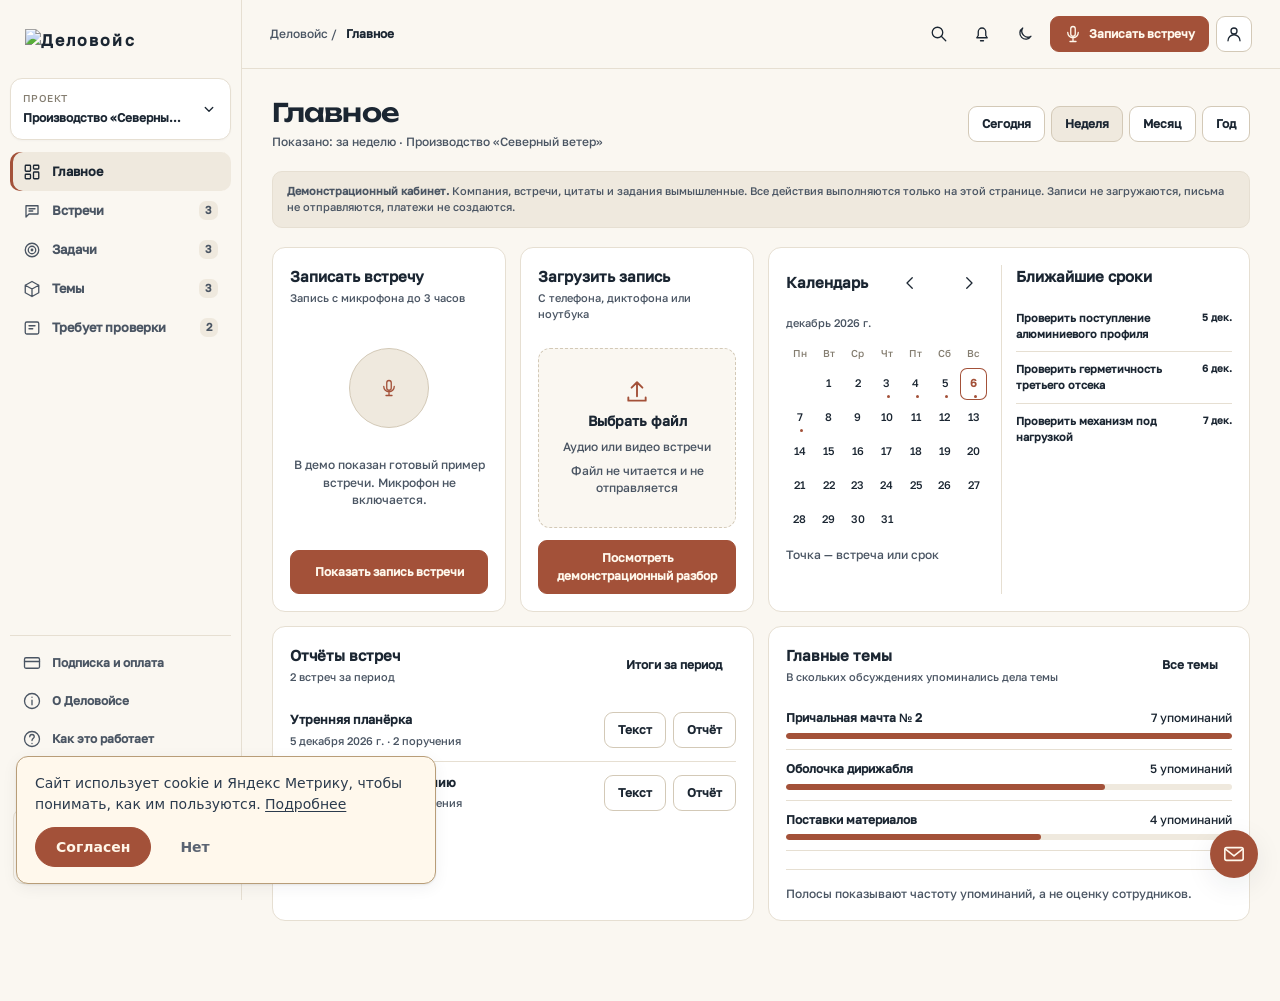
==== commit b5dc416c: "chore(demo): cache-bust verified release assets" ====
--- a/demo.html
+++ b/demo.html
@@ -30,7 +30,7 @@
 <link rel="image_src" href="https://delovoice.ru/assets/share-1200x630.jpg">
 <meta name="theme-color" content="#2c3b4d">
 <link rel="icon" href="favicon.svg" type="image/svg+xml">
-<link rel="stylesheet" href="demo-v2.css?v=20261117">
+<link rel="stylesheet" href="demo-v2.css?v=20261117-3">
 <!-- Яндекс Метрика загружается из cookies.js только после согласия посетителя -->
 <script src="cookies.js?v=3" defer></script>
 <script>
@@ -49,6 +49,6 @@
 <div id="app"><noscript><p style="padding:24px">Для демо нужен JavaScript. <a href="/">Вернуться на сайт</a></p></noscript></div>
 <div id="toast" role="status" aria-live="polite"></div>
 <dialog id="detail"></dialog>
-<script src="demo-v2.js?v=20261117"></script>
+<script src="demo-v2.js?v=20261117-3"></script>
 </body>
 </html>
--- a/demo-v2.css
+++ b/demo-v2.css
@@ -5,4 +5,5 @@
 @font-face{font-family:UnboundedDemo;src:url(assets/fonts/unbounded-latin-600-normal.woff2) format('woff2');font-display:swap}
 :root{--bg:#faf7f1;--panel:#fff;--side:#faf7f1;--control:#fff;--ink:#1b2632;--sub:#4a5563;--subtle:#857e71;--line:#e6dfd2;--line2:#d3c9b7;--muted:#efe9de;--accent:#a35139;--accenttext:#fff8ec;--danger:#b4392a;--success:#2f6b57;--warning:#c27b12;--hover:#f0ece5;--shadow:0 8px 28px rgba(27,38,50,.08);--head:UnboundedDemo,Arial,sans-serif;--font:ManropeDemo,"Segoe UI",Arial,sans-serif}
 html[data-theme=dark]{--bg:#121a23;--panel:#1b2632;--side:#141f29;--control:#213140;--ink:#f3f0e9;--sub:#c3c9cd;--subtle:#9aabb6;--line:#374654;--line2:#566271;--muted:#293644;--accent:#d88d71;--accenttext:#18212a;--danger:#e78d80;--success:#91c5ab;--warning:#e4bc76;--hover:#273746;--shadow:0 8px 28px rgba(0,0,0,.2)}
-*{box-sizing:border-box}html{background:var(--bg)}body{margin:0;background:var(--bg);color:var(--ink);font:14px/1.48 var(--font);-webkit-font-smoothing:antialiased}button,input,select,textarea{font:inherit;color:inherit}button{cursor:pointer}button:disabled{cursor:not-allowed;opacity:.45}a{color:inherit;text-decoration:none}button,a,input,select,textarea{touch-action:manipulation}button:focus-visible,a:focus-visible,input:focus-visible,select:focus-visible,textarea:focus-visible{outline:2px solid var(--accent);outline-offset:2px}h1,h2,h3,p{margin:0}h1,h2{font-family:var(--head);letter-spacing:-.035em;line-height:1.22}h1{font-size:clamp(23px,2vw,29px);font-weight:600}h2{font-size:20px;font-weight:600}h3{font-size:15px;font-weight:700}small,.muted{color:var(--sub)}.dim{color:var(--subtle)}.mono{font-variant-numeric:tabular-nums;font-family:ui-monospace,SFMono-Regular,Consolas,monospace}.icon{display:inline-flex;width:18px;height:18px;align-items:center;justify-content:center;flex:none}.icon svg{width:100%;height:100%;stroke:currentColor;fill:none;stroke-width:1.75;stroke-linecap:round;stroke-linejoin:round}.dv-shell{display:flex;min-height:100vh}.dv-side{position:sticky;top:0;width:242px;flex:0 0 242px;height:100vh;display:flex;flex-direction:column;border-right:1px solid var(--line);background:var(--side);padding:19px 10px 12px;z-index:40}.dv-logo{display:flex;align-items:center;gap:10px;padding:10px 15px 23px;font-size:16px;font-weight:750;letter-spacing:.13em}.dv-logo .mark{width:27px;height:27px;border:2px solid var(--accent);border-radius:9px;display:grid;place-items:center;color:var(--accent);font-size:19px;font-weight:700}.dv-project{width:100%;padding:10px 12px;margin:0 0 12px;border-radius:12px;border:1px solid var(--line);background:var(--control);text-align:left;display:flex;gap:10px;align-items:center;justify-content:space-between;min-height:62px;box-shadow:0 1px 2px rgba(27,38,50,.03)}.dv-project:hover{border-color:var(--line2)}.dv-project small{display:block;font-size:10px;letter-spacing:.04em;color:var(--subtle);text-transform:uppercase;margin-bottom:3px}.dv-project strong{display:block;font-weight:700;font-size:12px;max-width:164px;white-space:nowrap;overflow:hidden;text-overflow:ellipsis}.dv-pop-wrap{position:relative}.dv-pop{position:absolute;background:var(--panel);border:1px solid var(--line2);border-radius:13px;box-shadow:var(--shadow);min-width:235px;top:calc(100% + 6px);left:0;padding:7px;z-index:65}.dv-pop.right{left:auto;right:0}.dv-pop button{display:flex;width:100%;align-items:center;gap:9px;text-align:left;border:0;border-radius:8px;background:none;padding:10px 11px;min-height:38px}.dv-pop button:hover{background:var(--hover)}.dv-pop button.current{background:var(--muted);font-weight:700}.dv-pop .group-name{font-size:10px;text-transform:uppercase;color:var(--subtle);letter-spacing:.08em;padding:7px 11px}.dv-pop hr{border:0;border-top:1px solid var(--line);margin:6px 0}.dv-nav{min-height:0;overflow-y:auto;flex:1}.dv-nav small{display:block;font-size:10px;text-transform:uppercase;letter-spacing:.13em;color:var(--subtle);padding:18px 15px 6px}.dv-nav button,.dv-side-foot button{width:100%;display:flex;align-items:center;gap:11px;padding:10px 13px;min-height:39px;border-radius:10px;border:0;background:transparent;text-align:left;font-size:12.8px;font-weight:600;color:var(--sub)}.dv-nav button:hover,.dv-side-foot button:hover{background:var(--hover);color:var(--ink)}.dv-nav button.active{background:var(--muted);color:var(--ink);box-shadow:inset 3px 0 var(--accent)}.dv-nav .count{margin-left:auto;background:var(--muted);padding:1px 6px;border-radius:7px;font-size:11px;font-weight:700}.dv-side-foot{border-top:1px solid var(--line);padding-top:8px}.dv-side-foot button{min-height:35px;font-size:12px}.dv-usage{margin:12px 3px 4px;padding:11px;border:1px solid var(--line);border-radius:10px}.dv-usage .line{display:flex;justify-content:space-between;font-size:11px;color:var(--sub)}.dv-bar{height:5px;border-radius:100px;background:var(--muted);margin:8px 0}.dv-bar span{display:block;height:100%;background:var(--success);border-radius:100px}.dv-work{min-width:0;flex:1}.dv-top{height:69px;border-bottom:1px solid var(--line);display:flex;align-items:center;justify-content:space-between;padding:0 28px;gap:15px;position:sticky;top:0;z-index:25;background:var(--bg)}.dv-top .trail{display:flex;align-items:center;gap:9px;color:var(--sub);font-size:12px;min-width:0}.dv-top .trail b{color:var(--ink);font-weight:700;white-space:nowrap;overflow:hidden;text-overflow:ellipsis}.dv-tools{display:flex;align-items:center;gap:7px}.dv-content{max-width:1550px;margin:0 auto;padding:28px 30px 80px}.dv-label{font-size:11px;letter-spacing:.09em;text-transform:uppercase;color:var(--subtle);font-weight:700;margin-bottom:8px}.dv-pagehead{display:flex;align-items:center;justify-content:space-between;gap:16px;margin-bottom:20px;flex-wrap:wrap}.dv-pagehead p{color:var(--sub);font-size:12px;margin-top:5px}.dv-quiet{font-size:12px;color:var(--sub)}.dv-btn{display:inline-flex;align-items:center;justify-content:center;gap:7px;min-height:36px;padding:8px 13px;border:1px solid var(--line2);border-radius:9px;background:var(--control);font-weight:650;font-size:12px;white-space:normal}.dv-btn:hover{background:var(--hover)}.dv-btn.primary{background:var(--accent);border-color:var(--accent);color:var(--accenttext)}.dv-btn.primary:hover{filter:brightness(1.08)}.dv-btn.icon-btn{width:36px;padding:7px}.dv-btn.large{min-height:44px;padding:11px 18px}.dv-btn.flat{border-color:transparent;background:transparent}.dv-group{display:flex;gap:6px;flex-wrap:wrap}.dv-group .dv-btn.active{background:var(--muted);border-color:var(--line2)}.dv-grid{display:grid;gap:14px}.dv-first{grid-template-columns:repeat(12,minmax(0,1fr))}.dv-first>.dv-record,.dv-first>.dv-upload{grid-column:span 3}.dv-first>.dv-calendar{grid-column:span 6}.dv-second{grid-template-columns:repeat(2,minmax(0,1fr));margin-top:14px}.dv-panel{background:var(--panel);border:1px solid var(--line);border-radius:13px;padding:17px;min-width:0}.dv-panel-heading{display:flex;justify-content:space-between;align-items:center;gap:12px;margin-bottom:14px}.dv-panel-heading p{font-size:11px;color:var(--sub);margin-top:3px}.dv-card-title{font-weight:700;font-size:14px}.dv-record,.dv-upload{min-height:340px;display:flex;flex-direction:column;gap:12px}.dv-record .circle{width:80px;height:80px;border-radius:50%;background:var(--muted);border:1px solid var(--line2);display:grid;place-items:center;color:var(--accent);margin:16px auto}.dv-record .circle svg{width:32px;height:32px}.dv-record .circle.recording{background:#f4d7d0;color:var(--danger);animation:dv-pulse 1.7s ease-in-out infinite}.dv-record .center,.dv-upload .center{text-align:center;color:var(--sub);font-size:12px}.dv-record .foot,.dv-upload .foot{margin-top:auto}.dv-upload .drop{border:1.5px dashed var(--line2);border-radius:12px;display:grid;place-items:center;text-align:center;padding:30px 12px;flex:1;background:var(--bg);position:relative;cursor:pointer;gap:6px}.dv-upload .drop:hover{border-color:var(--accent)}.dv-upload .drop .icon{width:26px;height:26px;color:var(--accent)}.dv-upload .drop input{position:absolute;inset:0;opacity:0;cursor:pointer;width:100%}.dv-upload .drop span{display:block}.dv-cal-due{display:grid;grid-template-columns:1fr 1fr;gap:14px;height:100%}.dv-cal-due>div{min-width:0}.dv-cal-due>div:first-child{border-right:1px solid var(--line);padding-right:14px}.dv-cal-days{display:grid;grid-template-columns:repeat(7,minmax(0,1fr));gap:2px;margin:10px 0}.dv-cal-days .day{text-align:center;font-size:10px;color:var(--subtle);padding:5px 0}.dv-cal-days button{border:0;background:transparent;padding:6px 0;min-height:32px;border-radius:7px;font-size:11px;position:relative}.dv-cal-days button:hover{background:var(--hover)}.dv-cal-days button.today{color:var(--accent);font-weight:800;box-shadow:inset 0 0 0 1px var(--accent)}.dv-cal-days button.has:after{content:"";width:3px;height:3px;background:var(--accent);position:absolute;bottom:2px;left:50%;border-radius:50%}.dv-due-row{display:flex;justify-content:space-between;gap:8px;padding:9px 0;border-bottom:1px solid var(--line);font-size:11px;text-align:left}.dv-due-row:last-child{border:0}.dv-due-row button{border:0;background:none;font-size:11px;text-align:left;padding:0;font-weight:600}.dv-due-row b{white-space:nowrap;font-size:10px}.dv-list{display:flex;flex-direction:column}.dv-item{display:flex;gap:10px;align-items:center;justify-content:space-between;border-bottom:1px solid var(--line);padding:12px 0;min-width:0}.dv-item:last-child{border-bottom:0}.dv-item strong,.dv-item button.item-link{font-size:12.5px;display:block;font-weight:700;color:var(--ink)}.dv-item button.item-link{border:0;background:none;text-align:left;padding:0}.dv-item button.item-link:hover{text-decoration:underline}.dv-item small{display:block;font-size:11px;margin-top:3px;color:var(--sub)}.dv-item .actions{display:flex;gap:7px;flex:none}.dv-progress{height:6px;background:var(--muted);border-radius:10px;overflow:hidden}.dv-progress>span{display:block;height:100%;border-radius:10px;background:var(--accent)}.dv-topic{padding:10px 0;display:block;width:100%;text-align:left;border:0;border-bottom:1px solid var(--line);background:transparent}.dv-topic:hover{background:var(--hover)}.dv-topic:last-child{border:0}.dv-topic .topline{display:flex;justify-content:space-between;font-size:12px;margin-bottom:6px}.dv-tag{display:inline-flex;align-items:center;justify-content:center;white-space:nowrap;gap:4px;border-radius:7px;background:var(--muted);padding:3px 8px;font-size:10.5px;color:var(--sub);font-weight:700}.dv-tag.ok{background:rgba(47,107,87,.12);color:var(--success)}.dv-tag.warn{background:rgba(194,123,18,.14);color:var(--warning)}.dv-tag.bad{background:rgba(180,57,42,.12);color:var(--danger)}.dv-section{margin-top:20px}.dv-table-wrap{overflow-x:auto;border:1px solid var(--line);border-radius:13px;background:var(--panel)}.dv-table{width:100%;border-collapse:collapse;min-width:740px}.dv-table th{text-align:left;font-size:11px;font-weight:700;color:var(--sub);padding:14px 15px;background:var(--muted);white-space:nowrap}.dv-table td{font-size:12px;padding:13px 15px;border-top:1px solid var(--line);vertical-align:top}.dv-table tbody tr:hover{background:var(--hover)}.dv-table .title-cell{min-width:210px}.dv-link{padding:0;border:0;background:none;color:var(--ink);font-weight:700;text-align:left;font-size:12px}.dv-link:hover{text-decoration:underline;color:var(--accent)}.dv-toolbar{display:flex;align-items:center;gap:10px;flex-wrap:wrap;margin:15px 0}.dv-toolbar input,.dv-toolbar select,.dv-field{border:1px solid var(--line2);border-radius:9px;background:var(--control);padding:9px 11px;min-height:37px;min-width:0}.dv-toolbar input{flex:1;min-width:175px}.dv-toolbar select{max-width:230px}.dv-meta{display:flex;gap:8px;flex-wrap:wrap;color:var(--sub);font-size:11px}.dv-tabs{display:flex;flex-wrap:wrap;gap:5px;border-bottom:1px solid var(--line);margin-bottom:17px}.dv-tabs button{padding:10px 14px;border:0;border-bottom:2px solid transparent;background:transparent;color:var(--sub);font-size:12px;font-weight:700}.dv-tabs button.active{color:var(--accent);border-color:var(--accent)}.dv-document{line-height:1.7;font-size:13px;max-width:920px}.dv-document h2{font:700 17px/1.4 var(--font);margin:20px 0 8px}.dv-document p{margin:8px 0}.dv-document ol,.dv-document ul{padding-left:21px}.dv-quote{border-left:3px solid var(--accent);padding:10px 15px;background:var(--muted);margin:10px 0;border-radius:0 9px 9px 0}.dv-quote small{display:block;margin-top:7px}.dv-kpis{display:grid;grid-template-columns:repeat(3,minmax(0,1fr));gap:12px;margin-bottom:16px}.dv-kpi{padding:15px;background:var(--panel);border:1px solid var(--line);border-radius:12px}.dv-kpi b{display:block;font-size:25px;font-weight:750}.dv-kpi small{font-size:11px}.dv-empty{padding:55px 15px;text-align:center;color:var(--sub);font-size:12px}.dv-empty h3{font-size:15px;margin-bottom:7px;color:var(--ink)}.dv-demo-note{background:var(--muted);border:1px solid var(--line);padding:11px 14px;border-radius:10px;font-size:11px;color:var(--sub);margin-bottom:19px}.dv-mobile-mask{display:none}.dv-dialog{border:1px solid var(--line2);border-radius:14px;background:var(--panel);color:var(--ink);box-shadow:var(--shadow);width:min(520px,calc(100% - 24px));padding:22px}.dv-dialog::backdrop{background:rgba(8,17,25,.55)}.dv-dialog header{display:flex;justify-content:space-between;gap:10px;align-items:center;margin-bottom:15px}.dv-dialog p{margin:12px 0;color:var(--sub)}.dv-dialog label{display:block;margin:12px 0;font-size:12px;font-weight:700}.dv-dialog input,.dv-dialog select,.dv-dialog textarea{display:block;width:100%;margin-top:5px;border:1px solid var(--line2);border-radius:8px;padding:9px;background:var(--control)}.dv-dialog footer{display:flex;gap:9px;justify-content:flex-end;margin-top:18px}.dv-toast{position:fixed;bottom:25px;right:25px;z-index:100;background:var(--ink);color:var(--bg);border-radius:10px;padding:11px 16px;box-shadow:var(--shadow);font-size:12px;max-width:350px}.dv-notice{color:var(--sub);font-size:12px;border-top:1px solid var(--line);padding-top:15px;margin-top:18px}.dv-mobile-btn{display:none}.dv-float-support{position:fixed;bottom:22px;right:22px;z-index:21;width:48px;height:48px;border-radius:50%;background:var(--accent);border:0;color:var(--accenttext);box-shadow:var(--shadow);display:grid;place-items:center}.dv-float-support .icon{width:22px;height:22px}@keyframes dv-pulse{50%{transform:scale(1.08)}}@media(max-width:1240px){.dv-first>.dv-record,.dv-first>.dv-upload{grid-column:span 4}.dv-first>.dv-calendar{grid-column:span 12}.dv-second{grid-template-columns:1fr 1fr}.dv-record,.dv-upload{min-height:285px}.dv-cal-due{min-height:290px}}@media(max-width:900px){.dv-side{position:fixed;left:0;transform:translateX(-102%);transition:transform .22s ease;width:260px;z-index:70;box-shadow:var(--shadow)}.dv-shell.menu-open .dv-side{transform:none}.dv-shell.menu-open .dv-mobile-mask{display:block;position:fixed;inset:0;background:rgba(0,0,0,.45);z-index:60}.dv-mobile-btn{display:inline-flex}.dv-top{padding:0 16px}.dv-content{padding:20px 15px 80px}.dv-first>.dv-record,.dv-first>.dv-upload{grid-column:span 6}.dv-first>.dv-calendar{grid-column:span 12}}@media(max-width:600px){.dv-top{height:59px}.dv-top .trail .muted{display:none}.dv-tools .hide-sm{display:none}.dv-pagehead{align-items:flex-start}.dv-first>.dv-record,.dv-first>.dv-upload,.dv-first>.dv-calendar{grid-column:span 12}.dv-record,.dv-upload{min-height:240px}.dv-cal-due{grid-template-columns:1fr 1fr;min-height:260px}.dv-second{grid-template-columns:1fr}.dv-kpis{grid-template-columns:1fr 1fr}.dv-panel{padding:14px}.dv-float-support{bottom:15px;right:15px}.dv-toolbar input{width:100%;flex:auto}}@media(prefers-reduced-motion:reduce){*,*:before,*:after{transition:none!important;animation:none!important}}@media print{body{background:white!important;color:#111!important}.dv-side,.dv-top,.dv-demo-note,.dv-float-support,.dv-pagehead,.dv-tabs,.dv-btn,.dv-mobile-mask,.dv-notice{display:none!important}.dv-content{padding:0}.dv-document{max-width:none}.dv-panel{border:0;padding:0}body *{visibility:hidden!important}#dv-print,#dv-print *{visibility:visible!important}#dv-print{position:absolute;left:0;top:0;width:100%;background:white!important;color:#111!important}}+*{box-sizing:border-box}html{background:var(--bg)}body{margin:0;background:var(--bg);color:var(--ink);font:14px/1.48 var(--font);-webkit-font-smoothing:antialiased}button,input,select,textarea{font:inherit;color:inherit}button{cursor:pointer}button:disabled{cursor:not-allowed;opacity:.45}a{color:inherit;text-decoration:none}button,a,input,select,textarea{touch-action:manipulation}button:focus-visible,a:focus-visible,input:focus-visible,select:focus-visible,textarea:focus-visible{outline:2px solid var(--accent);outline-offset:2px}h1,h2,h3,p{margin:0}h1,h2{font-family:var(--head);letter-spacing:-.035em;line-height:1.22}h1{font-size:clamp(23px,2vw,29px);font-weight:600}h2{font-size:20px;font-weight:600}h3{font-size:15px;font-weight:700}small,.muted{color:var(--sub)}.dim{color:var(--subtle)}.mono{font-variant-numeric:tabular-nums;font-family:ui-monospace,SFMono-Regular,Consolas,monospace}.icon{display:inline-flex;width:18px;height:18px;align-items:center;justify-content:center;flex:none}.icon svg{width:100%;height:100%;stroke:currentColor;fill:none;stroke-width:1.75;stroke-linecap:round;stroke-linejoin:round}.dv-shell{display:flex;min-height:100vh}.dv-side{position:sticky;top:0;width:242px;flex:0 0 242px;height:100vh;display:flex;flex-direction:column;border-right:1px solid var(--line);background:var(--side);padding:19px 10px 12px;z-index:40}.dv-logo{display:flex;align-items:center;gap:10px;padding:10px 15px 23px;font-size:16px;font-weight:750;letter-spacing:.13em}.dv-logo .mark{width:27px;height:27px;border:2px solid var(--accent);border-radius:9px;display:grid;place-items:center;color:var(--accent);font-size:19px;font-weight:700}.dv-project{width:100%;padding:10px 12px;margin:0 0 12px;border-radius:12px;border:1px solid var(--line);background:var(--control);text-align:left;display:flex;gap:10px;align-items:center;justify-content:space-between;min-height:62px;box-shadow:0 1px 2px rgba(27,38,50,.03)}.dv-project:hover{border-color:var(--line2)}.dv-project small{display:block;font-size:10px;letter-spacing:.04em;color:var(--subtle);text-transform:uppercase;margin-bottom:3px}.dv-project strong{display:block;font-weight:700;font-size:12px;max-width:164px;white-space:nowrap;overflow:hidden;text-overflow:ellipsis}.dv-pop-wrap{position:relative}.dv-pop{position:absolute;background:var(--panel);border:1px solid var(--line2);border-radius:13px;box-shadow:var(--shadow);min-width:235px;top:calc(100% + 6px);left:0;padding:7px;z-index:65}.dv-pop.right{left:auto;right:0}.dv-pop button{display:flex;width:100%;align-items:center;gap:9px;text-align:left;border:0;border-radius:8px;background:none;padding:10px 11px;min-height:38px}.dv-pop button:hover{background:var(--hover)}.dv-pop button.current{background:var(--muted);font-weight:700}.dv-pop .group-name{font-size:10px;text-transform:uppercase;color:var(--subtle);letter-spacing:.08em;padding:7px 11px}.dv-pop hr{border:0;border-top:1px solid var(--line);margin:6px 0}.dv-nav{min-height:0;overflow-y:auto;flex:1}.dv-nav small{display:block;font-size:10px;text-transform:uppercase;letter-spacing:.13em;color:var(--subtle);padding:18px 15px 6px}.dv-nav button,.dv-side-foot button{width:100%;display:flex;align-items:center;gap:11px;padding:10px 13px;min-height:39px;border-radius:10px;border:0;background:transparent;text-align:left;font-size:12.8px;font-weight:600;color:var(--sub)}.dv-nav button:hover,.dv-side-foot button:hover{background:var(--hover);color:var(--ink)}.dv-nav button.active{background:var(--muted);color:var(--ink);box-shadow:inset 3px 0 var(--accent)}.dv-nav .count{margin-left:auto;background:var(--muted);padding:1px 6px;border-radius:7px;font-size:11px;font-weight:700}.dv-side-foot{border-top:1px solid var(--line);padding-top:8px}.dv-side-foot button{min-height:35px;font-size:12px}.dv-usage{margin:12px 3px 4px;padding:11px;border:1px solid var(--line);border-radius:10px}.dv-usage .line{display:flex;justify-content:space-between;font-size:11px;color:var(--sub)}.dv-bar{height:5px;border-radius:100px;background:var(--muted);margin:8px 0}.dv-bar span{display:block;height:100%;background:var(--success);border-radius:100px}.dv-work{min-width:0;flex:1}.dv-top{height:69px;border-bottom:1px solid var(--line);display:flex;align-items:center;justify-content:space-between;padding:0 28px;gap:15px;position:sticky;top:0;z-index:25;background:var(--bg)}.dv-top .trail{display:flex;align-items:center;gap:9px;color:var(--sub);font-size:12px;min-width:0}.dv-top .trail b{color:var(--ink);font-weight:700;white-space:nowrap;overflow:hidden;text-overflow:ellipsis}.dv-tools{display:flex;align-items:center;gap:7px}.dv-content{max-width:1550px;margin:0 auto;padding:28px 30px 80px}.dv-label{font-size:11px;letter-spacing:.09em;text-transform:uppercase;color:var(--subtle);font-weight:700;margin-bottom:8px}.dv-pagehead{display:flex;align-items:center;justify-content:space-between;gap:16px;margin-bottom:20px;flex-wrap:wrap}.dv-pagehead p{color:var(--sub);font-size:12px;margin-top:5px}.dv-quiet{font-size:12px;color:var(--sub)}.dv-btn{display:inline-flex;align-items:center;justify-content:center;gap:7px;min-height:36px;padding:8px 13px;border:1px solid var(--line2);border-radius:9px;background:var(--control);font-weight:650;font-size:12px;white-space:normal}.dv-btn:hover{background:var(--hover)}.dv-btn.primary{background:var(--accent);border-color:var(--accent);color:var(--accenttext)}.dv-btn.primary:hover{filter:brightness(1.08)}.dv-btn.icon-btn{width:36px;padding:7px}.dv-btn.large{min-height:44px;padding:11px 18px}.dv-btn.flat{border-color:transparent;background:transparent}.dv-group{display:flex;gap:6px;flex-wrap:wrap}.dv-group .dv-btn.active{background:var(--muted);border-color:var(--line2)}.dv-grid{display:grid;gap:14px}.dv-first{grid-template-columns:repeat(12,minmax(0,1fr))}.dv-first>.dv-record,.dv-first>.dv-upload{grid-column:span 3}.dv-first>.dv-calendar{grid-column:span 6}.dv-second{grid-template-columns:repeat(2,minmax(0,1fr));margin-top:14px}.dv-panel{background:var(--panel);border:1px solid var(--line);border-radius:13px;padding:17px;min-width:0}.dv-panel-heading{display:flex;justify-content:space-between;align-items:center;gap:12px;margin-bottom:14px}.dv-panel-heading p{font-size:11px;color:var(--sub);margin-top:3px}.dv-card-title{font-weight:700;font-size:14px}.dv-record,.dv-upload{min-height:340px;display:flex;flex-direction:column;gap:12px}.dv-record .circle{width:80px;height:80px;border-radius:50%;background:var(--muted);border:1px solid var(--line2);display:grid;place-items:center;color:var(--accent);margin:16px auto}.dv-record .circle svg{width:32px;height:32px}.dv-record .circle.recording{background:#f4d7d0;color:var(--danger);animation:dv-pulse 1.7s ease-in-out infinite}.dv-record .center,.dv-upload .center{text-align:center;color:var(--sub);font-size:12px}.dv-record .foot,.dv-upload .foot{margin-top:auto}.dv-upload .drop{border:1.5px dashed var(--line2);border-radius:12px;display:grid;place-items:center;text-align:center;padding:30px 12px;flex:1;background:var(--bg);position:relative;cursor:pointer;gap:6px}.dv-upload .drop:hover{border-color:var(--accent)}.dv-upload .drop .icon{width:26px;height:26px;color:var(--accent)}.dv-upload .drop input{position:absolute;inset:0;opacity:0;cursor:pointer;width:100%}.dv-upload .drop span{display:block}.dv-cal-due{display:grid;grid-template-columns:1fr 1fr;gap:14px;height:100%}.dv-cal-due>div{min-width:0}.dv-cal-due>div:first-child{border-right:1px solid var(--line);padding-right:14px}.dv-cal-days{display:grid;grid-template-columns:repeat(7,minmax(0,1fr));gap:2px;margin:10px 0}.dv-cal-days .day{text-align:center;font-size:10px;color:var(--subtle);padding:5px 0}.dv-cal-days button{border:0;background:transparent;padding:6px 0;min-height:32px;border-radius:7px;font-size:11px;position:relative}.dv-cal-days button:hover{background:var(--hover)}.dv-cal-days button.today{color:var(--accent);font-weight:800;box-shadow:inset 0 0 0 1px var(--accent)}.dv-cal-days button.has:after{content:"";width:3px;height:3px;background:var(--accent);position:absolute;bottom:2px;left:50%;border-radius:50%}.dv-due-row{display:flex;justify-content:space-between;gap:8px;padding:9px 0;border-bottom:1px solid var(--line);font-size:11px;text-align:left}.dv-due-row:last-child{border:0}.dv-due-row button{border:0;background:none;font-size:11px;text-align:left;padding:0;font-weight:600}.dv-due-row b{white-space:nowrap;font-size:10px}.dv-list{display:flex;flex-direction:column}.dv-item{display:flex;gap:10px;align-items:center;justify-content:space-between;border-bottom:1px solid var(--line);padding:12px 0;min-width:0}.dv-item:last-child{border-bottom:0}.dv-item strong,.dv-item button.item-link{font-size:12.5px;display:block;font-weight:700;color:var(--ink)}.dv-item button.item-link{border:0;background:none;text-align:left;padding:0}.dv-item button.item-link:hover{text-decoration:underline}.dv-item small{display:block;font-size:11px;margin-top:3px;color:var(--sub)}.dv-item .actions{display:flex;gap:7px;flex:none}.dv-progress{height:6px;background:var(--muted);border-radius:10px;overflow:hidden}.dv-progress>span{display:block;height:100%;border-radius:10px;background:var(--accent)}.dv-topic{padding:10px 0;display:block;width:100%;text-align:left;border:0;border-bottom:1px solid var(--line);background:transparent}.dv-topic:hover{background:var(--hover)}.dv-topic:last-child{border:0}.dv-topic .topline{display:flex;justify-content:space-between;font-size:12px;margin-bottom:6px}.dv-tag{display:inline-flex;align-items:center;justify-content:center;white-space:nowrap;gap:4px;border-radius:7px;background:var(--muted);padding:3px 8px;font-size:10.5px;color:var(--sub);font-weight:700}.dv-tag.ok{background:rgba(47,107,87,.12);color:var(--success)}.dv-tag.warn{background:rgba(194,123,18,.14);color:var(--warning)}.dv-tag.bad{background:rgba(180,57,42,.12);color:var(--danger)}.dv-section{margin-top:20px}.dv-table-wrap{overflow-x:auto;border:1px solid var(--line);border-radius:13px;background:var(--panel)}.dv-table{width:100%;border-collapse:collapse;min-width:740px}.dv-table th{text-align:left;font-size:11px;font-weight:700;color:var(--sub);padding:14px 15px;background:var(--muted);white-space:nowrap}.dv-table td{font-size:12px;padding:13px 15px;border-top:1px solid var(--line);vertical-align:top}.dv-table tbody tr:hover{background:var(--hover)}.dv-table .title-cell{min-width:210px}.dv-link{padding:0;border:0;background:none;color:var(--ink);font-weight:700;text-align:left;font-size:12px}.dv-link:hover{text-decoration:underline;color:var(--accent)}.dv-toolbar{display:flex;align-items:center;gap:10px;flex-wrap:wrap;margin:15px 0}.dv-toolbar input,.dv-toolbar select,.dv-field{border:1px solid var(--line2);border-radius:9px;background:var(--control);padding:9px 11px;min-height:37px;min-width:0}.dv-toolbar input{flex:1;min-width:175px}.dv-toolbar select{max-width:230px}.dv-meta{display:flex;gap:8px;flex-wrap:wrap;color:var(--sub);font-size:11px}.dv-tabs{display:flex;flex-wrap:wrap;gap:5px;border-bottom:1px solid var(--line);margin-bottom:17px}.dv-tabs button{padding:10px 14px;border:0;border-bottom:2px solid transparent;background:transparent;color:var(--sub);font-size:12px;font-weight:700}.dv-tabs button.active{color:var(--accent);border-color:var(--accent)}.dv-document{line-height:1.7;font-size:13px;max-width:920px}.dv-document h2{font:700 17px/1.4 var(--font);margin:20px 0 8px}.dv-document p{margin:8px 0}.dv-document ol,.dv-document ul{padding-left:21px}.dv-quote{border-left:3px solid var(--accent);padding:10px 15px;background:var(--muted);margin:10px 0;border-radius:0 9px 9px 0}.dv-quote small{display:block;margin-top:7px}.dv-kpis{display:grid;grid-template-columns:repeat(3,minmax(0,1fr));gap:12px;margin-bottom:16px}.dv-kpi{padding:15px;background:var(--panel);border:1px solid var(--line);border-radius:12px}.dv-kpi b{display:block;font-size:25px;font-weight:750}.dv-kpi small{font-size:11px}.dv-empty{padding:55px 15px;text-align:center;color:var(--sub);font-size:12px}.dv-empty h3{font-size:15px;margin-bottom:7px;color:var(--ink)}.dv-demo-note{background:var(--muted);border:1px solid var(--line);padding:11px 14px;border-radius:10px;font-size:11px;color:var(--sub);margin-bottom:19px}.dv-mobile-mask{display:none}.dv-dialog{border:1px solid var(--line2);border-radius:14px;background:var(--panel);color:var(--ink);box-shadow:var(--shadow);width:min(520px,calc(100% - 24px));padding:22px}.dv-dialog::backdrop{background:rgba(8,17,25,.55)}.dv-dialog header{display:flex;justify-content:space-between;gap:10px;align-items:center;margin-bottom:15px}.dv-dialog p{margin:12px 0;color:var(--sub)}.dv-dialog label{display:block;margin:12px 0;font-size:12px;font-weight:700}.dv-dialog input,.dv-dialog select,.dv-dialog textarea{display:block;width:100%;margin-top:5px;border:1px solid var(--line2);border-radius:8px;padding:9px;background:var(--control)}.dv-dialog footer{display:flex;gap:9px;justify-content:flex-end;margin-top:18px}.dv-toast{position:fixed;bottom:25px;right:25px;z-index:100;background:var(--ink);color:var(--bg);border-radius:10px;padding:11px 16px;box-shadow:var(--shadow);font-size:12px;max-width:350px}.dv-notice{color:var(--sub);font-size:12px;border-top:1px solid var(--line);padding-top:15px;margin-top:18px}.dv-mobile-btn{display:none}.dv-float-support{position:fixed;bottom:22px;right:22px;z-index:21;width:48px;height:48px;border-radius:50%;background:var(--accent);border:0;color:var(--accenttext);box-shadow:var(--shadow);display:grid;place-items:center}.dv-float-support .icon{width:22px;height:22px}@keyframes dv-pulse{50%{transform:scale(1.08)}}@media(max-width:1240px){.dv-first>.dv-record,.dv-first>.dv-upload{grid-column:span 4}.dv-first>.dv-calendar{grid-column:span 12}.dv-second{grid-template-columns:1fr 1fr}.dv-record,.dv-upload{min-height:285px}.dv-cal-due{min-height:290px}}@media(max-width:900px){.dv-side{position:fixed;left:0;transform:translateX(-102%);transition:transform .22s ease;width:260px;z-index:70;box-shadow:var(--shadow)}.dv-shell.menu-open .dv-side{transform:none}.dv-shell.menu-open .dv-mobile-mask{display:block;position:fixed;inset:0;background:rgba(0,0,0,.45);z-index:60}.dv-mobile-btn{display:inline-flex}.dv-top{padding:0 16px}.dv-content{padding:20px 15px 80px}.dv-first>.dv-record,.dv-first>.dv-upload{grid-column:span 6}.dv-first>.dv-calendar{grid-column:span 12}}@media(max-width:600px){.dv-top{height:59px}.dv-top .trail .muted{display:none}.dv-tools .hide-sm{display:none}.dv-pagehead{align-items:flex-start}.dv-first>.dv-record,.dv-first>.dv-upload,.dv-first>.dv-calendar{grid-column:span 12}.dv-record,.dv-upload{min-height:240px}.dv-cal-due{grid-template-columns:1fr 1fr;min-height:260px}.dv-second{grid-template-columns:1fr}.dv-kpis{grid-template-columns:1fr 1fr}.dv-panel{padding:14px}.dv-float-support{bottom:15px;right:15px}.dv-toolbar input{width:100%;flex:auto}}@media(prefers-reduced-motion:reduce){*,*:before,*:after{transition:none!important;animation:none!important}}@media print{body{background:white!important;color:#111!important}.dv-side,.dv-top,.dv-demo-note,.dv-float-support,.dv-pagehead,.dv-tabs,.dv-btn,.dv-mobile-mask,.dv-notice{display:none!important}.dv-content{padding:0}.dv-document{max-width:none}.dv-panel{border:0;padding:0}body *{visibility:hidden!important}#dv-print,#dv-print *{visibility:visible!important}#dv-print{position:absolute;left:0;top:0;width:100%;background:white!important;color:#111!important}}
+.dv-logo .dv-wordmark{display:block;max-width:190px;width:100%;height:auto;object-fit:contain;object-position:left center}
